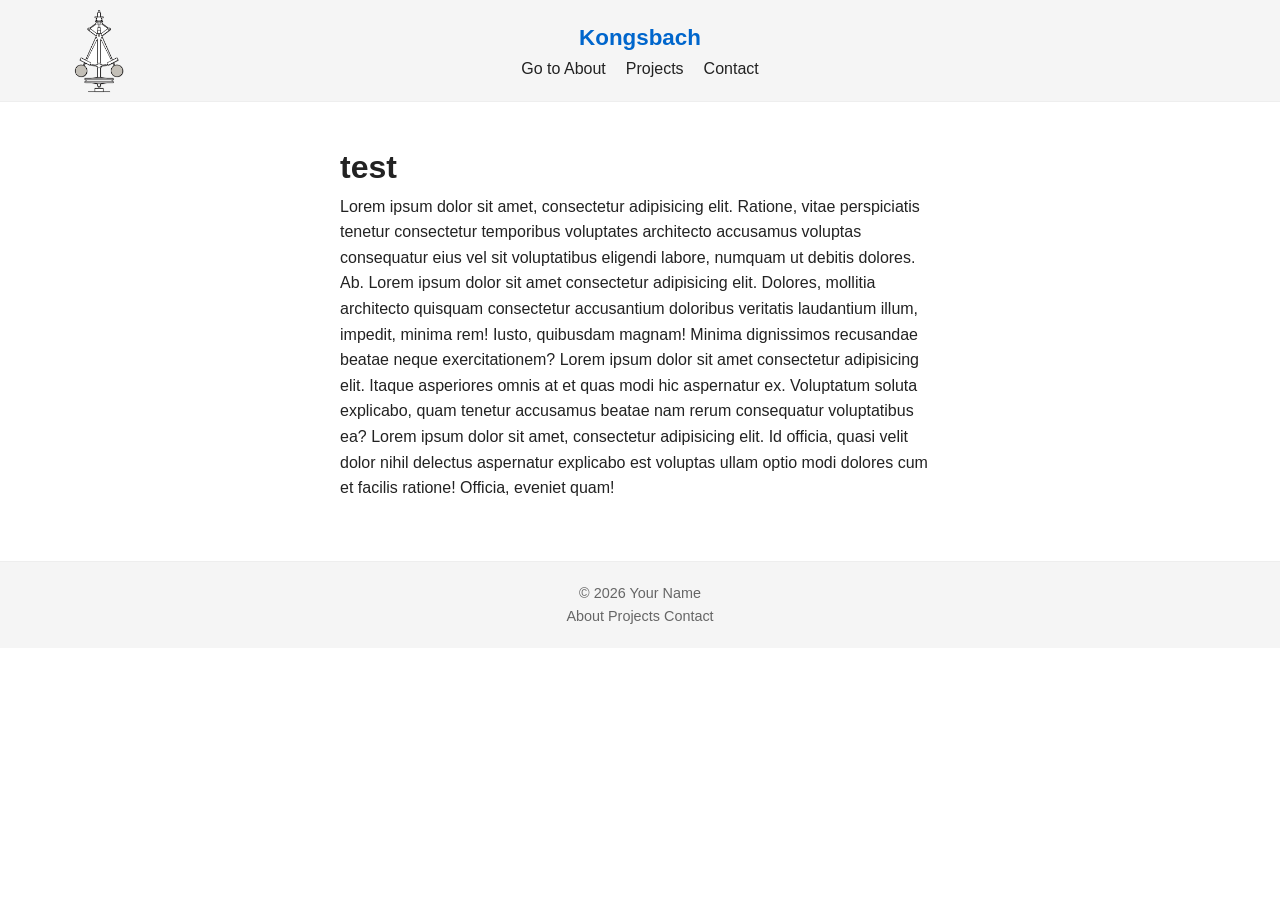
==== index.html @ 72ce3f44 "initial commit" ====
<!DOCTYPE html>
<html lang="en">
<head>
  <meta charset="UTF-8">
  <meta name="viewport" content="width=device-width, initial-scale=1.0">
  <title>Your Name</title>
  <link rel="stylesheet" href="style.css">
  <link rel="icon" type="image/png" href="favicon2.png">
</head>

<script>
  document.addEventListener("DOMContentLoaded", function() {
    renderMathInElement(document.body, {
      delimiters: [
        {left: "$$", right: "$$", display: true},
        {left: "$", right: "$", display: false}
      ]
    });
  });
</script>

<body>
    <header>
        <img src="favicon2.png" alt="Kongsbach logo" class="logo">
        <h1>
            <a href="index.html" class="btn">Kongsbach</a>
              
        </h1>
    
      <nav>
        <a href="about.html" class="btn">Go to About</a>
        <a href="#projects">Projects</a>
        <a href="#contact">Contact</a>
      </nav>
 </header>
  <h1> test
  </h1>
  <p>Lorem ipsum dolor sit amet, consectetur adipisicing elit. Ratione, vitae perspiciatis tenetur consectetur temporibus voluptates architecto accusamus voluptas consequatur eius vel sit voluptatibus eligendi labore, numquam ut debitis dolores. Ab. 
    Lorem ipsum dolor sit amet consectetur adipisicing elit. Dolores, mollitia architecto quisquam consectetur accusantium doloribus veritatis laudantium illum, impedit, minima rem! Iusto, quibusdam magnam! Minima dignissimos recusandae beatae neque exercitationem?
    Lorem ipsum dolor sit amet consectetur adipisicing elit. Itaque asperiores omnis at et quas modi hic aspernatur ex. Voluptatum soluta explicabo, quam tenetur accusamus beatae nam rerum consequatur voluptatibus ea?
    Lorem ipsum dolor sit amet, consectetur adipisicing elit. Id officia, quasi velit dolor nihil delectus aspernatur explicabo est voluptas ullam optio modi dolores cum et facilis ratione! Officia, eveniet quam!
</p>



<footer>
  <p>&copy; 2026 Your Name</p>
  <nav>
    <a href="#about">About</a>
    <a href="#projects">Projects</a>
    <a href="#contact">Contact</a>
  </nav>
</footer>

  <script src="main.js"></script>

</body>
</html>
---- style.css ----
* {
  margin: 0;
  padding: 0;
  box-sizing: border-box;
}

body {
  font-family: -apple-system, BlinkMacSystemFont, "Segoe UI", Roboto, sans-serif;
  line-height: 1.6;
  color: #222;
  max-width: 640px;
  margin: 0 auto;
  padding: 0 20px;
}

a {
  color: #0066cc;
  text-decoration: none;
}

a:hover {
  text-decoration: underline;
}

header {
    display: flex;
    flex-direction: column;
    justify-content: space-between;
    align-items: center;
    padding: 20px 0;
    border-bottom: 1px solid #eee;
    margin-bottom: 40px;
    background-color: #f5f5f5;
        /*
    make it span the whole width of the screen
    */
    width: 100vw;
    position: relative;
    left: 50%;
    right: 50%;
    margin-left: -50vw;
    margin-right: -50vw;
}

header h1 {
  font-size: 1.4em;
  margin: 0;
}

header nav {
  display: flex;
  gap: 20px;
}

header nav a {
  color: #222;
  font-weight: 500;
}

header nav a:hover {
  text-decoration: underline;
}

footer {
    margin-top: 60px;
    padding: 20px 0;
    border-top: 1px solid #eee;
    font-size: 0.9em;
    color: #666;
    text-align: center;
    background-color: #f5f5f5;
    /*
    make it span the whole width of the screen
    */
    width: 100vw;
    position: relative;
    left: 50%;
    right: 50%;
    margin-left: -50vw;
    margin-right: -50vw;
}

footer a {
  color: #666;
}

.logo {
  height: 100px;
  width: auto;
  position: absolute;
  left: 10px;
  top: 50%;
  transform: translateY(-50%);
}
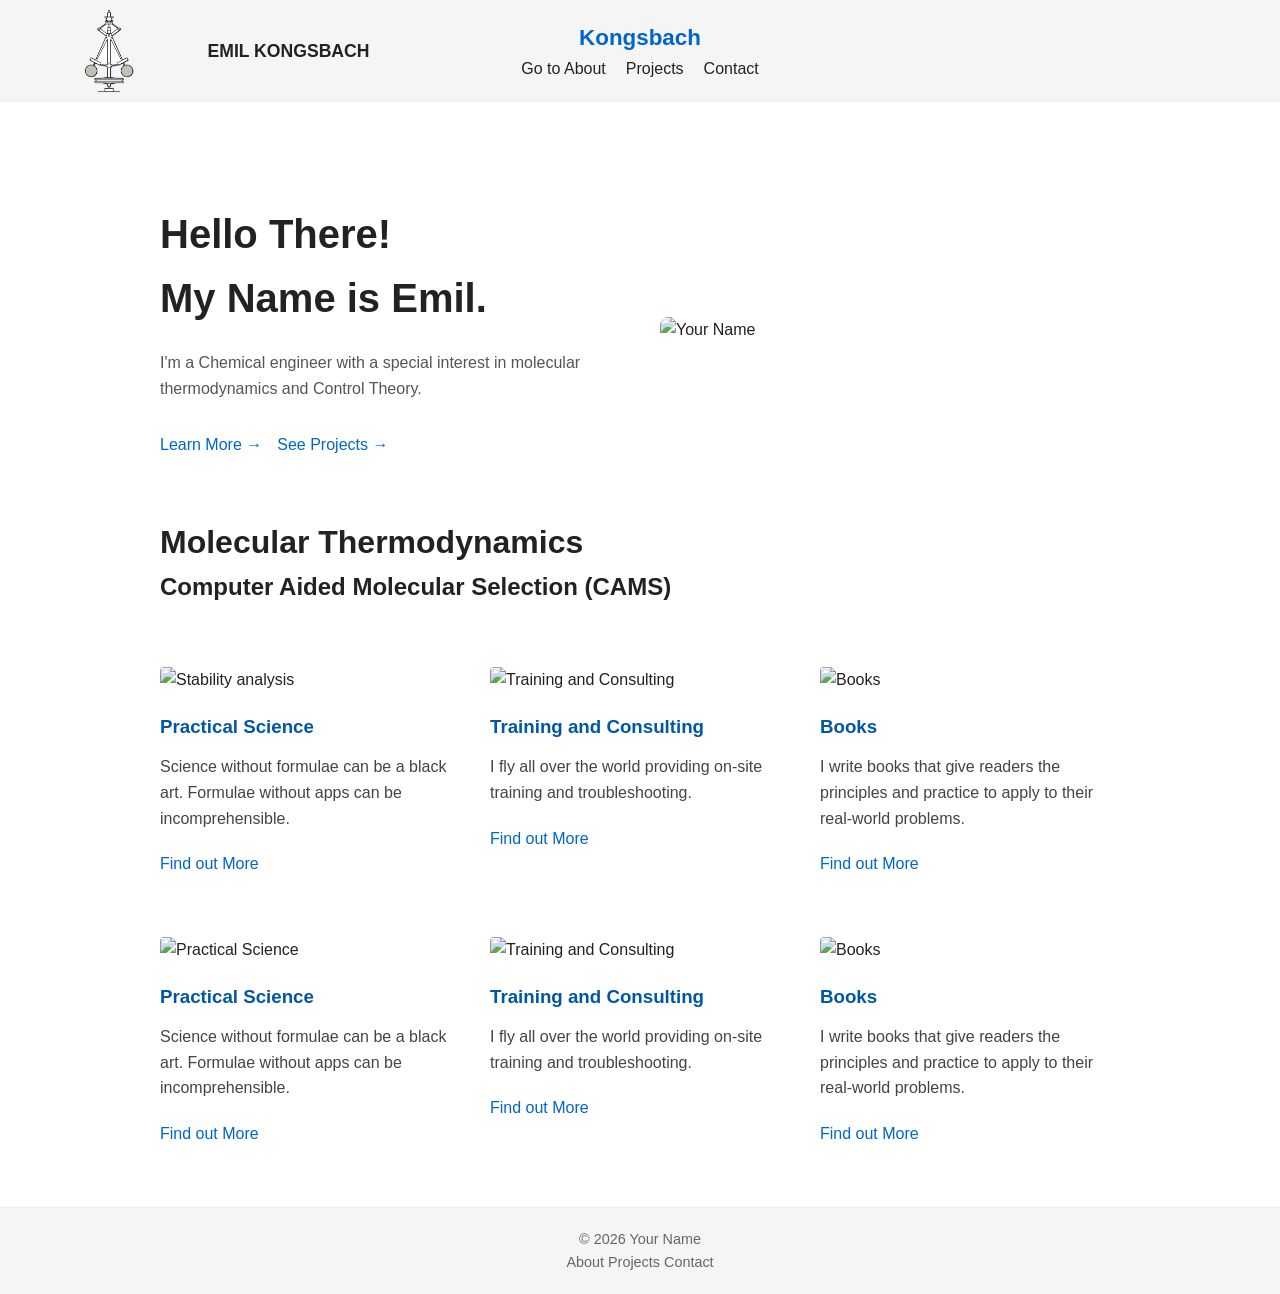
==== commit c0ebf084: "add more details" ====
--- a/index.html
+++ b/index.html
@@ -21,7 +21,10 @@
 
 <body>
     <header>
+        <div class="logo-group">
         <img src="favicon2.png" alt="Kongsbach logo" class="logo">
+        <span class="site-name">EMIL <b> KONGSBACH </b></span>
+    </div>
         <h1>
             <a href="index.html" class="btn">Kongsbach</a>
               
@@ -32,7 +35,9 @@
         <a href="#projects">Projects</a>
         <a href="#contact">Contact</a>
       </nav>
+
  </header>
+<!--
   <h1> test
   </h1>
   <p>Lorem ipsum dolor sit amet, consectetur adipisicing elit. Ratione, vitae perspiciatis tenetur consectetur temporibus voluptates architecto accusamus voluptas consequatur eius vel sit voluptatibus eligendi labore, numquam ut debitis dolores. Ab. 
@@ -40,6 +45,83 @@
     Lorem ipsum dolor sit amet consectetur adipisicing elit. Itaque asperiores omnis at et quas modi hic aspernatur ex. Voluptatum soluta explicabo, quam tenetur accusamus beatae nam rerum consequatur voluptatibus ea?
     Lorem ipsum dolor sit amet, consectetur adipisicing elit. Id officia, quasi velit dolor nihil delectus aspernatur explicabo est voluptas ullam optio modi dolores cum et facilis ratione! Officia, eveniet quam!
 </p>
+-->
+<section class="hero">
+  <div class="hero-text">
+    <h1>Hello There!<br>My Name is Emil.</h1>
+    <p>I'm a Chemical engineer with a special interest in molecular thermodynamics and Control Theory.</p>
+
+    <div class="hero-buttons">
+      <a href="#" class="btn">Learn More →</a>
+      <a href="#" class="btn btn-outline">See Projects →</a>
+    </div>
+  </div>
+
+  <div class="hero-image">
+    <img src="profile_4.png" alt="Your Name">
+  </div>
+</section>
+
+
+
+
+<h1>Molecular Thermodynamics</h1>
+<h2>Computer Aided Molecular Selection (CAMS)</h2>
+
+<!-- ==========work examples=============-->
+
+<section class="cards">
+  <div class="card">
+    <img src="chromo_col.png" alt="Stability analysis">
+    <h3>Practical Science</h3>
+    <p>Science without formulae can be a black art. Formulae without apps can be incomprehensible.</p>
+    <a href="#" class="btn">Find out More</a>
+  </div>
+
+  <div class="card">
+    <img src="chromo_col.png" alt="Training and Consulting">
+    <h3>Training and Consulting</h3>
+    <p>I fly all over the world providing on-site training and troubleshooting.</p>
+    <a href="#" class="btn">Find out More</a>
+  </div>
+
+  <div class="card">
+    <img src="chromo_col.png" alt="Books">
+    <h3>Books</h3>
+    <p>I write books that give readers the principles and practice to apply to their real-world problems.</p>
+    <a href="#" class="btn">Find out More</a>
+  </div>
+</section>
+
+<section class="cards">
+  <div class="card">
+    <img src="chromo_col.png" alt="Practical Science">
+    <h3>Practical Science</h3>
+    <p>Science without formulae can be a black art. Formulae without apps can be incomprehensible.</p>
+    <a href="#" class="btn">Find out More</a>
+  </div>
+
+  <div class="card">
+    <img src="chromo_col.png" alt="Training and Consulting">
+    <h3>Training and Consulting</h3>
+    <p>I fly all over the world providing on-site training and troubleshooting.</p>
+    <a href="#" class="btn">Find out More</a>
+  </div>
+
+  <div class="card">
+    <img src="chromo_col.png" alt="Books">
+    <h3>Books</h3>
+    <p>I write books that give readers the principles and practice to apply to their real-world problems.</p>
+    <a href="#" class="btn">Find out More</a>
+  </div>
+</section>
+
+
+
+
+
+
+
 
 
 
@@ -51,8 +133,6 @@
     <a href="#contact">Contact</a>
   </nav>
 </footer>
-
-  <script src="main.js"></script>
-
+<script src="main.js"></script>
 </body>
 </html>
--- a/style.css
+++ b/style.css
@@ -8,7 +8,8 @@
   font-family: -apple-system, BlinkMacSystemFont, "Segoe UI", Roboto, sans-serif;
   line-height: 1.6;
   color: #222;
-  max-width: 640px;
+  background-color: #ffff;
+  max-width: 1000px;
   margin: 0 auto;
   padding: 0 20px;
 }
@@ -84,11 +85,95 @@
   color: #666;
 }
 
+
+
+
+
+.cards {
+  display: flex;
+  gap: 30px;
+  margin: 60px 0;
+}
+
+.card {
+  flex: 1;
+}
+
+.card img {
+  width: 100%;
+  height: auto;
+  border-radius: 4px;
+  margin-bottom: 20px;
+}
+
+.card h3 {
+  color: #0057a3;
+  margin-bottom: 12px;
+}
+
+.card p {
+  margin-bottom: 20px;
+  color: #444;
+}
+
+
+
+.hero {
+  display: flex;
+  align-items: center;
+  gap: 40px;
+  padding: 60px 0;
+}
+
+.hero-text {
+  flex: 1;
+}
+
+.hero-text h1 {
+  font-size: 2.5em;
+  margin-bottom: 20px;
+}
+
+.hero-text p {
+  margin-bottom: 15px;
+  color: #555;
+}
+
+.hero-buttons {
+  margin-top: 30px;
+  display: flex;
+  gap: 15px;
+}
+
+.hero-image {
+  flex: 1;
+}
+
+.hero-image img {
+  width: 75%;
+  height: auto;
+  border-radius: 8px;
+  display: block;
+}
+
+
+.logo-group {
+  position: absolute;
+  left: 20px;
+  top: 50%;
+  transform: translateY(-50%);
+  display: flex;
+  align-items: center;
+  gap: 10px;
+}
+
 .logo {
   height: 100px;
   width: auto;
-  position: absolute;
-  left: 10px;
-  top: 50%;
-  transform: translateY(-50%);
+}
+
+.site-name {
+  font-weight: 600;
+  font-size: 1.1em;
+  color: #222;
 }
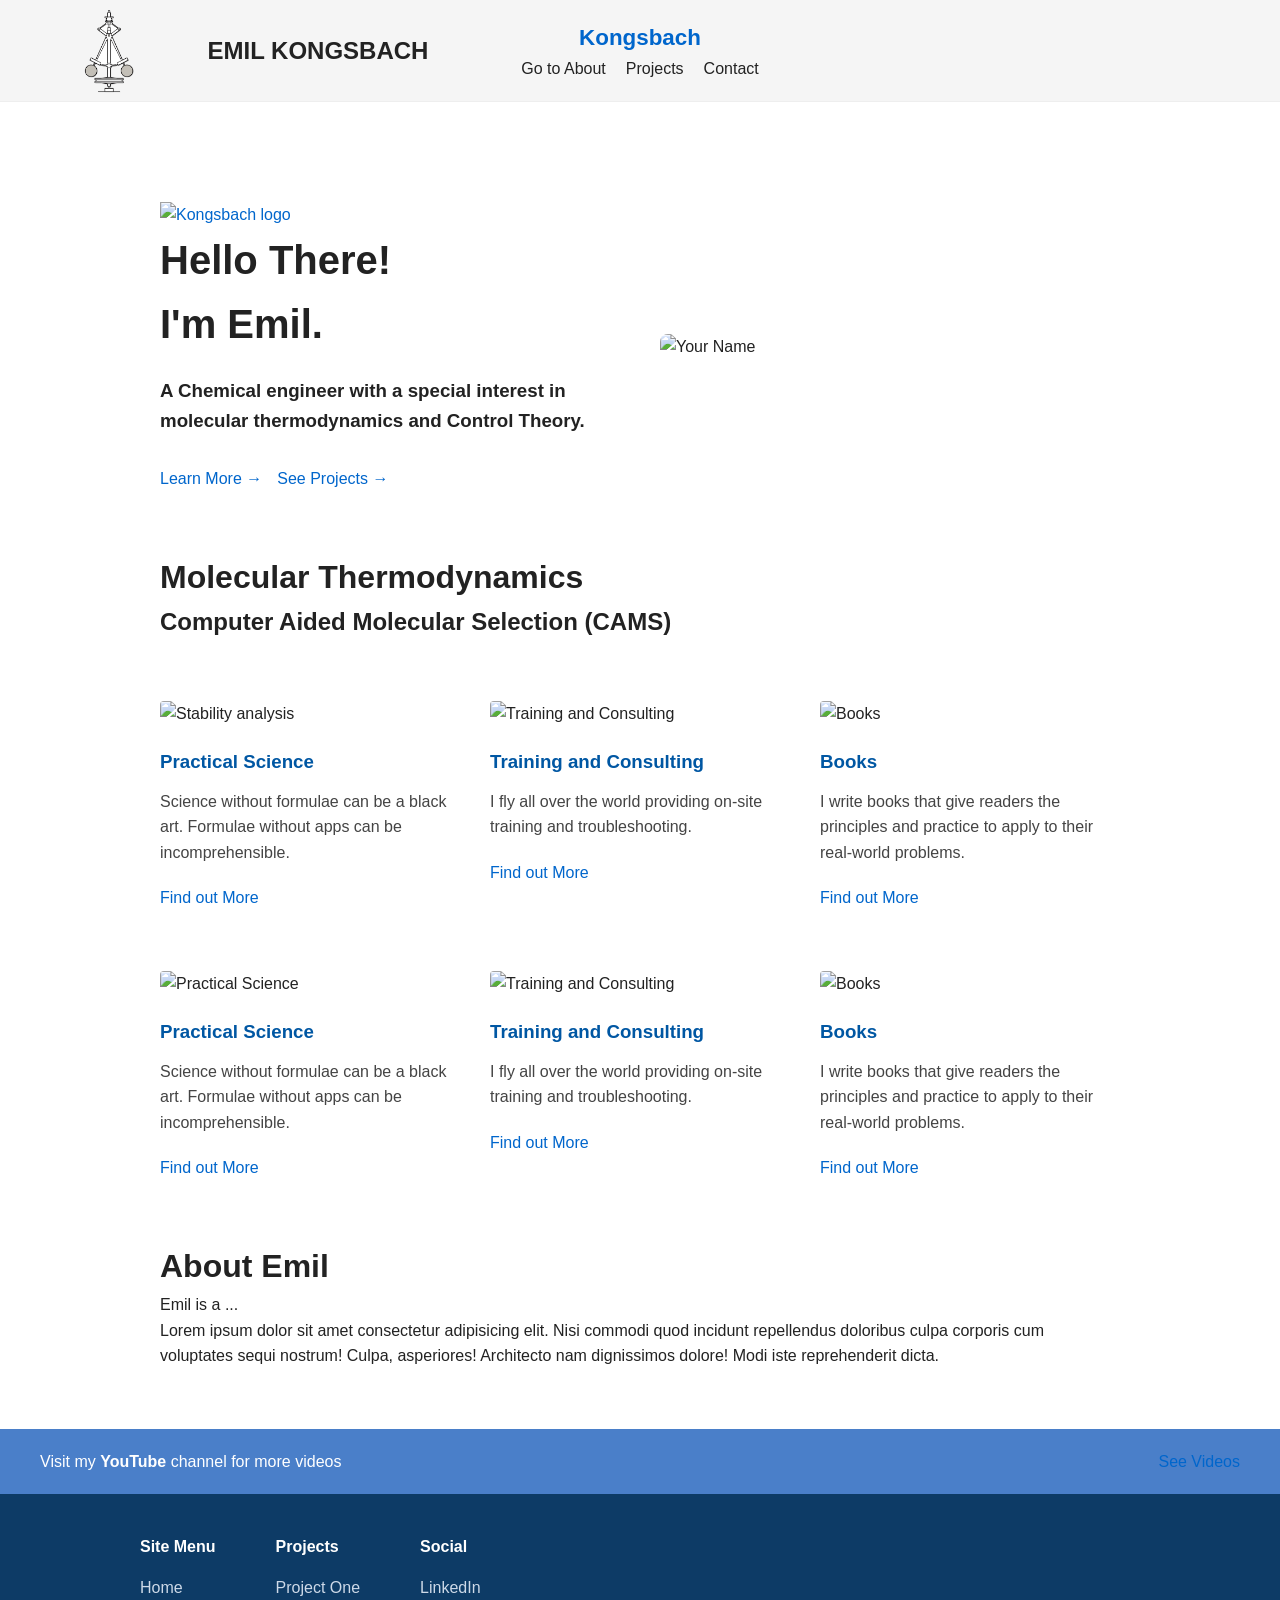
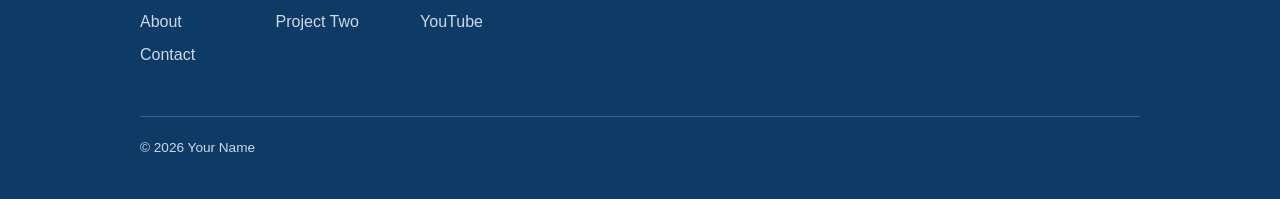
==== commit 5be5cba0: "make some more functionalities" ====
--- a/index.html
+++ b/index.html
@@ -22,9 +22,11 @@
 <body>
     <header>
         <div class="logo-group">
-        <img src="favicon2.png" alt="Kongsbach logo" class="logo">
-        <span class="site-name">EMIL <b> KONGSBACH </b></span>
-    </div>
+            <a href="index.html" class="logo-link">
+                <img src="favicon2.png" alt="Kongsbach logo" class="logo">
+                <span class="site-name">EMIL <b>KONGSBACH</b></span>
+            </a>
+        </div>
         <h1>
             <a href="index.html" class="btn">Kongsbach</a>
               
@@ -48,8 +50,12 @@
 -->
 <section class="hero">
   <div class="hero-text">
-    <h1>Hello There!<br>My Name is Emil.</h1>
-    <p>I'm a Chemical engineer with a special interest in molecular thermodynamics and Control Theory.</p>
+        <a href="governor.html">
+        <img src="favicon3.png" alt="Kongsbach logo" class="logo2">
+        </a>
+    
+    <h1>Hello There!<br>I'm Emil.</h1>
+    <h3>A Chemical engineer with a special interest in molecular thermodynamics and Control Theory.</h3>
 
     <div class="hero-buttons">
       <a href="#" class="btn">Learn More →</a>
@@ -58,7 +64,7 @@
   </div>
 
   <div class="hero-image">
-    <img src="profile_4.png" alt="Your Name">
+    <img src="profile.jpg" alt="Your Name">
   </div>
 </section>
 
@@ -118,21 +124,42 @@
 
 
 
+<h1>About Emil</h1>
+<p>Emil is a ...</p>
+<p>Lorem ipsum dolor sit amet consectetur adipisicing elit. Nisi commodi quod incidunt repellendus doloribus culpa corporis cum voluptates sequi nostrum! Culpa, asperiores! Architecto nam dignissimos dolore! Modi iste reprehenderit dicta.</p>
+
+
+<div class="spacer"></div>
 
 
 
-
-
-
+<div class="cta-bar">
+  <p>Visit my <strong>YouTube</strong> channel for more videos</p>
+  <a href="#" class="btn">See Videos</a>
+</div>
 
 <footer>
-  <p>&copy; 2026 Your Name</p>
-  <nav>
-    <a href="#about">About</a>
-    <a href="#projects">Projects</a>
-    <a href="#contact">Contact</a>
-  </nav>
+  <div class="footer-columns">
+    <div class="footer-col">
+      <h4>Site Menu</h4>
+      <a href="#">Home</a>
+      <a href="#">About</a>
+      <a href="#">Contact</a>
+    </div>
+
+    <div class="footer-col">
+      <h4>Projects</h4>
+      <a href="#">Project One</a>
+      <a href="#">Project Two</a>
+    </div>
+
+    <div class="footer-col">
+      <h4>Social</h4>
+      <a href="#">LinkedIn</a>
+      <a href="#">YouTube</a>
+    </div>
+  </div>
+
+  <p class="footer-bottom">&copy; 2026 Your Name</p>
 </footer>
-<script src="main.js"></script>
-</body>
-</html>+
--- a/style.css
+++ b/style.css
@@ -3,6 +3,7 @@
   padding: 0;
   box-sizing: border-box;
 }
+
 
 body {
   font-family: -apple-system, BlinkMacSystemFont, "Segoe UI", Roboto, sans-serif;
@@ -62,27 +63,57 @@
   text-decoration: underline;
 }
 
+.cta-bar {
+  display: flex;
+  justify-content: space-between;
+  align-items: center;
+  background-color: #4a7fc9;
+  color: white;
+  padding: 20px 40px;
+  width: 100vw;
+  position: relative;
+  left: 50%;
+  margin-left: -50vw;
+}
+
 footer {
-    margin-top: 60px;
-    padding: 20px 0;
-    border-top: 1px solid #eee;
-    font-size: 0.9em;
-    color: #666;
-    text-align: center;
-    background-color: #f5f5f5;
-    /*
-    make it span the whole width of the screen
-    */
-    width: 100vw;
-    position: relative;
-    left: 50%;
-    right: 50%;
-    margin-left: -50vw;
-    margin-right: -50vw;
-}
-
-footer a {
-  color: #666;
+  background-color: #0d3b66;
+  color: white;
+  padding: 40px;
+  width: 100vw;
+  position: relative;
+  left: 50%;
+  margin-left: -50vw;
+}
+
+.footer-columns {
+  display: flex;
+  gap: 60px;
+  max-width: 1000px;
+  margin: 0 auto;
+}
+
+.footer-col h4 {
+  margin-bottom: 15px;
+}
+
+.footer-col a {
+  display: block;
+  color: #cdd9e8;
+  margin-bottom: 8px;
+}
+
+.footer-col a:hover {
+  color: white;
+}
+
+.footer-bottom {
+  max-width: 1000px;
+  margin: 40px auto 0;
+  padding-top: 20px;
+  border-top: 1px solid rgba(255,255,255,0.2);
+  font-size: 0.85em;
+  color: #cdd9e8;
 }
 
 
@@ -164,7 +195,7 @@
   transform: translateY(-50%);
   display: flex;
   align-items: center;
-  gap: 10px;
+  gap: 1px;
 }
 
 .logo {
@@ -172,8 +203,26 @@
   width: auto;
 }
 
+
+.logo2 {
+  height: 250px;
+  width: auto;
+}
+.logo-link {
+  display: flex;
+  align-items: center;
+  gap: 10px;
+  color: inherit;
+  text-decoration: none;
+}
+
 .site-name {
   font-weight: 600;
-  font-size: 1.1em;
+  font-size: 1.5em;
   color: #222;
-}+}
+
+.spacer {
+  height: 60px;
+}
+
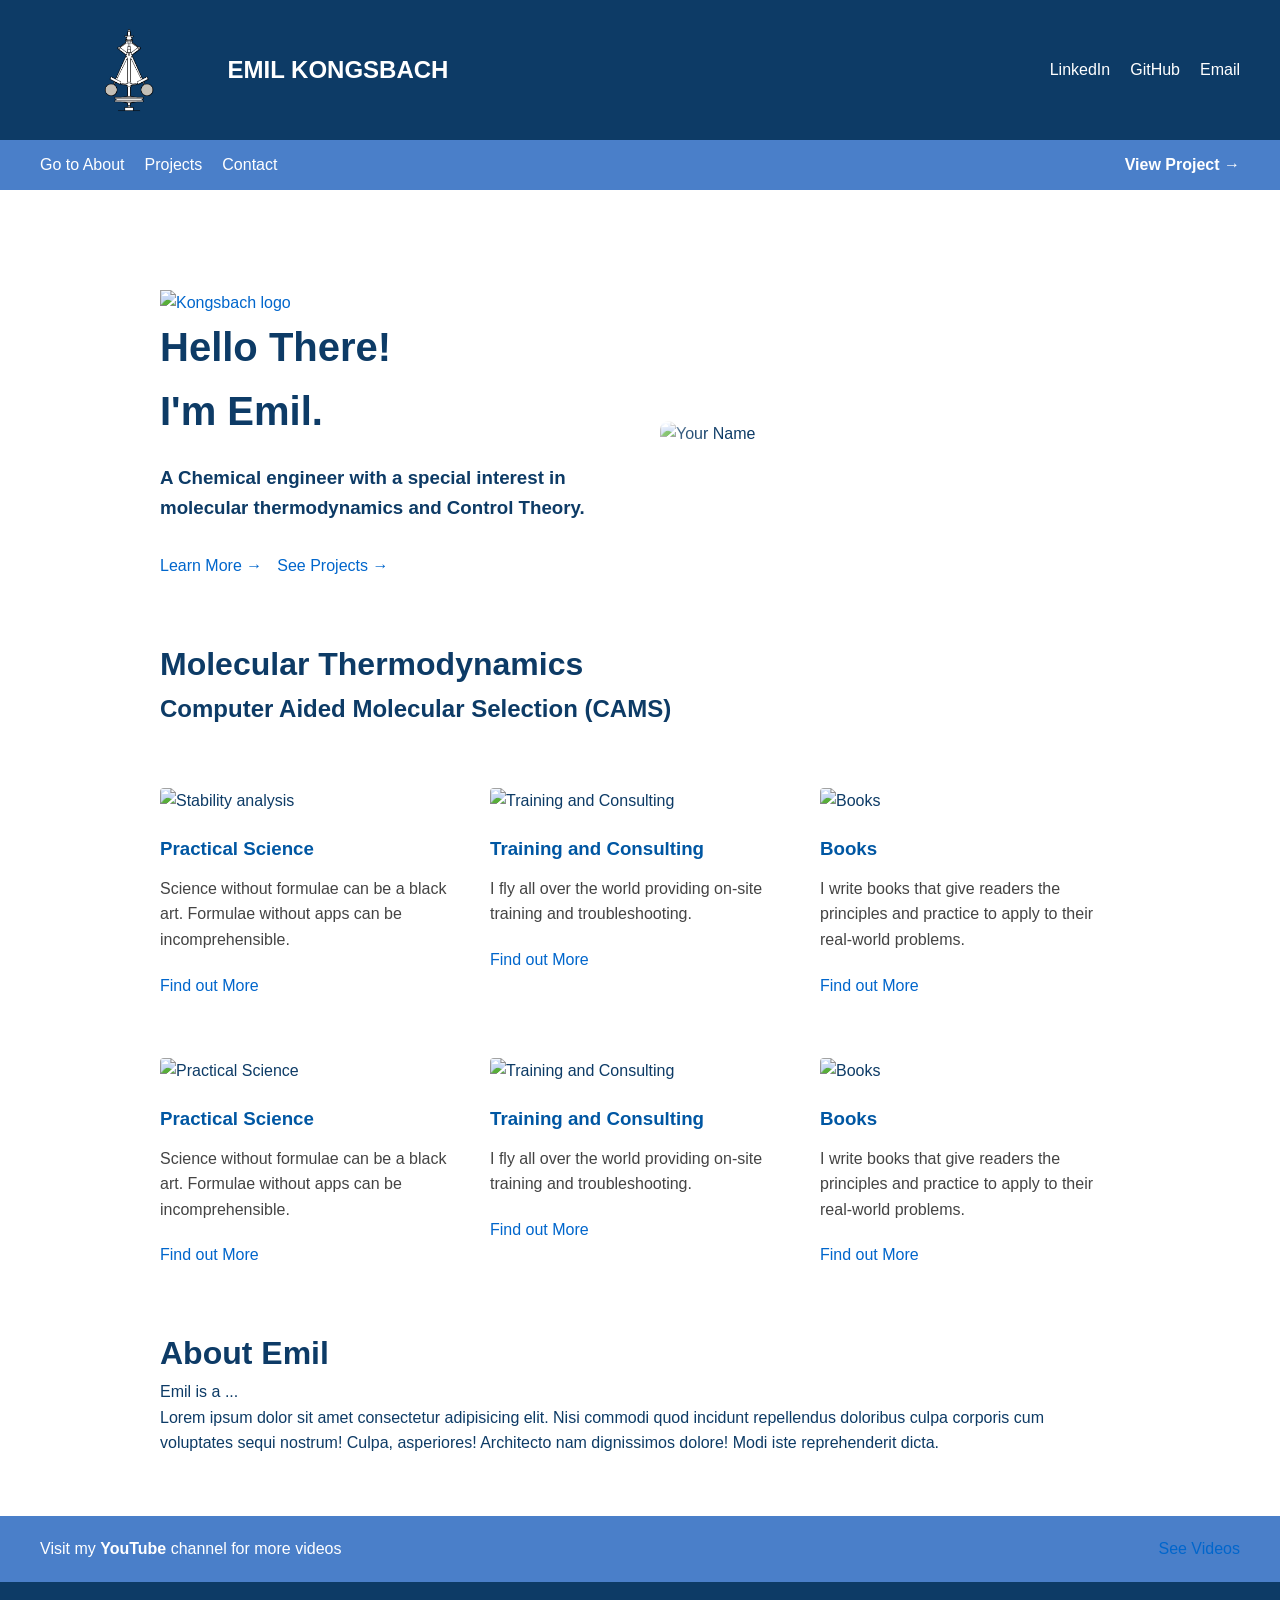
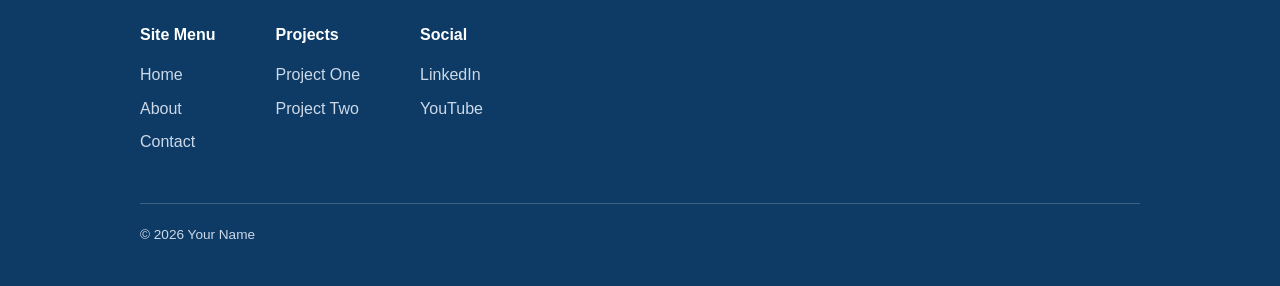
==== commit a2542378: "add teo bars to header and foother" ====
--- a/index.html
+++ b/index.html
@@ -20,25 +20,33 @@
 </script>
 
 <body>
-    <header>
-        <div class="logo-group">
-            <a href="index.html" class="logo-link">
-                <img src="favicon2.png" alt="Kongsbach logo" class="logo">
-                <span class="site-name">EMIL <b>KONGSBACH</b></span>
-            </a>
-        </div>
-        <h1>
-            <a href="index.html" class="btn">Kongsbach</a>
-              
-        </h1>
-    
-      <nav>
-        <a href="about.html" class="btn">Go to About</a>
+
+
+
+<header>
+    <div class="logo-group">
+        <a href="index.html" class="logo-link">
+            <img src="favicon2.png" alt="Kongsbach logo" class="logo">
+            <span class="site-name">EMIL <b>KONGSBACH</b></span>
+        </a>
+    </div>
+    <div class="social-links">
+        <a href="#">LinkedIn</a>
+        <a href="#">GitHub</a>
+        <a href="#">Email</a>
+    </div>
+</header>
+
+<div class="header-subbar">
+    <nav>
+        <a href="about.html">Go to About</a>
         <a href="#projects">Projects</a>
         <a href="#contact">Contact</a>
-      </nav>
+    </nav>
+    <a href="#" class="link">View Project →</a>
+</div>
 
- </header>
+
 <!--
   <h1> test
   </h1>
@@ -64,7 +72,7 @@
   </div>
 
   <div class="hero-image">
-    <img src="profile.jpg" alt="Your Name">
+    <img src="clean_profile.jpg" alt="Your Name">
   </div>
 </section>
 
--- a/style.css
+++ b/style.css
@@ -4,12 +4,10 @@
   box-sizing: border-box;
 }
 
-
 body {
   font-family: -apple-system, BlinkMacSystemFont, "Segoe UI", Roboto, sans-serif;
   line-height: 1.6;
-  color: #222;
-  background-color: #ffff;
+  color: #0d3b66;
   max-width: 1000px;
   margin: 0 auto;
   padding: 0 20px;
@@ -24,44 +22,111 @@
   text-decoration: underline;
 }
 
+/* ===== Header (top dark bar: logo + social links) ===== */
+
 header {
-    display: flex;
-    flex-direction: column;
-    justify-content: space-between;
-    align-items: center;
-    padding: 20px 0;
-    border-bottom: 1px solid #eee;
-    margin-bottom: 40px;
-    background-color: #f5f5f5;
-        /*
-    make it span the whole width of the screen
-    */
-    width: 100vw;
-    position: relative;
-    left: 50%;
-    right: 50%;
-    margin-left: -50vw;
-    margin-right: -50vw;
-}
-
-header h1 {
-  font-size: 1.4em;
-  margin: 0;
-}
-
-header nav {
+  display: flex;
+  flex-direction: row;
+  justify-content: space-between;
+  align-items: center;
+  padding: 20px 40px;
+  background-color: #0d3b66;
+  width: 100vw;
+  position: relative;
+  left: 50%;
+  right: 50%;
+  margin-left: -50vw;
+  margin-right: -50vw;
+  min-height: 120px;
+}
+
+.logo-group {
+  display: flex;
+  align-items: center;
+  gap: 10px;
+}
+
+.logo-link {
+  display: flex;
+  align-items: center;
+  gap: 10px;
+  color: inherit;
+  text-decoration: none;
+}
+
+.logo {
+  height: 100px;
+  width: auto;
+}
+
+.logo2 {
+  height: 250px;
+  width: auto;
+}
+
+.site-name {
+  font-weight: 600;
+  font-size: 1.5em;
+  color: white;
+}
+
+.social-links {
   display: flex;
   gap: 20px;
 }
 
-header nav a {
-  color: #222;
+.social-links a {
+  color: white;
   font-weight: 500;
-}
-
-header nav a:hover {
-  text-decoration: underline;
-}
+  text-decoration: none;
+}
+
+.social-links a:hover {
+  text-decoration: underline;
+}
+
+/* ===== Header subbar (lighter blue bar: nav + link) ===== */
+
+.header-subbar {
+  display: flex;
+  justify-content: space-between;
+  align-items: center;
+  background-color: #4a7fc9;
+  color: white;
+  padding: 12px 40px;
+  width: 100vw;
+  position: relative;
+  left: 50%;
+  margin-left: -50vw;
+  margin-bottom: 40px;
+}
+
+.header-subbar nav {
+  display: flex;
+  gap: 20px;
+}
+
+.header-subbar nav a {
+  color: white;
+  font-weight: 500;
+  text-decoration: none;
+}
+
+.header-subbar nav a:hover {
+  text-decoration: underline;
+}
+
+.header-subbar .link {
+  color: white;
+  font-weight: 600;
+  text-decoration: none;
+}
+
+.header-subbar .link:hover {
+  text-decoration: underline;
+}
+
+/* ===== CTA bar (above footer) ===== */
 
 .cta-bar {
   display: flex;
@@ -75,6 +140,8 @@
   left: 50%;
   margin-left: -50vw;
 }
+
+/* ===== Footer ===== */
 
 footer {
   background-color: #0d3b66;
@@ -116,9 +183,7 @@
   color: #cdd9e8;
 }
 
-
-
-
+/* ===== Cards ===== */
 
 .cards {
   display: flex;
@@ -147,7 +212,7 @@
   color: #444;
 }
 
-
+/* ===== Hero ===== */
 
 .hero {
   display: flex;
@@ -185,44 +250,24 @@
   height: auto;
   border-radius: 8px;
   display: block;
-}
-
-
-.logo-group {
-  position: absolute;
-  left: 20px;
-  top: 50%;
-  transform: translateY(-50%);
-  display: flex;
-  align-items: center;
-  gap: 1px;
-}
-
-.logo {
-  height: 100px;
-  width: auto;
-}
-
-
-.logo2 {
-  height: 250px;
-  width: auto;
-}
-.logo-link {
-  display: flex;
-  align-items: center;
-  gap: 10px;
-  color: inherit;
-  text-decoration: none;
-}
-
-.site-name {
-  font-weight: 600;
-  font-size: 1.5em;
-  color: #222;
-}
+  -webkit-mask-image: radial-gradient(
+    ellipse at center,
+    black 50%,
+    rgba(0,0,0,0.8) 65%,
+    rgba(0,0,0,0.4) 80%,
+    transparent 100%
+  );
+  mask-image: radial-gradient(
+    ellipse at center,
+    black 50%,
+    rgba(0,0,0,0.8) 65%,
+    rgba(0,0,0,0.4) 80%,
+    transparent 100%
+  );
+}
+
+/* ===== Misc ===== */
 
 .spacer {
   height: 60px;
-}
-
+}
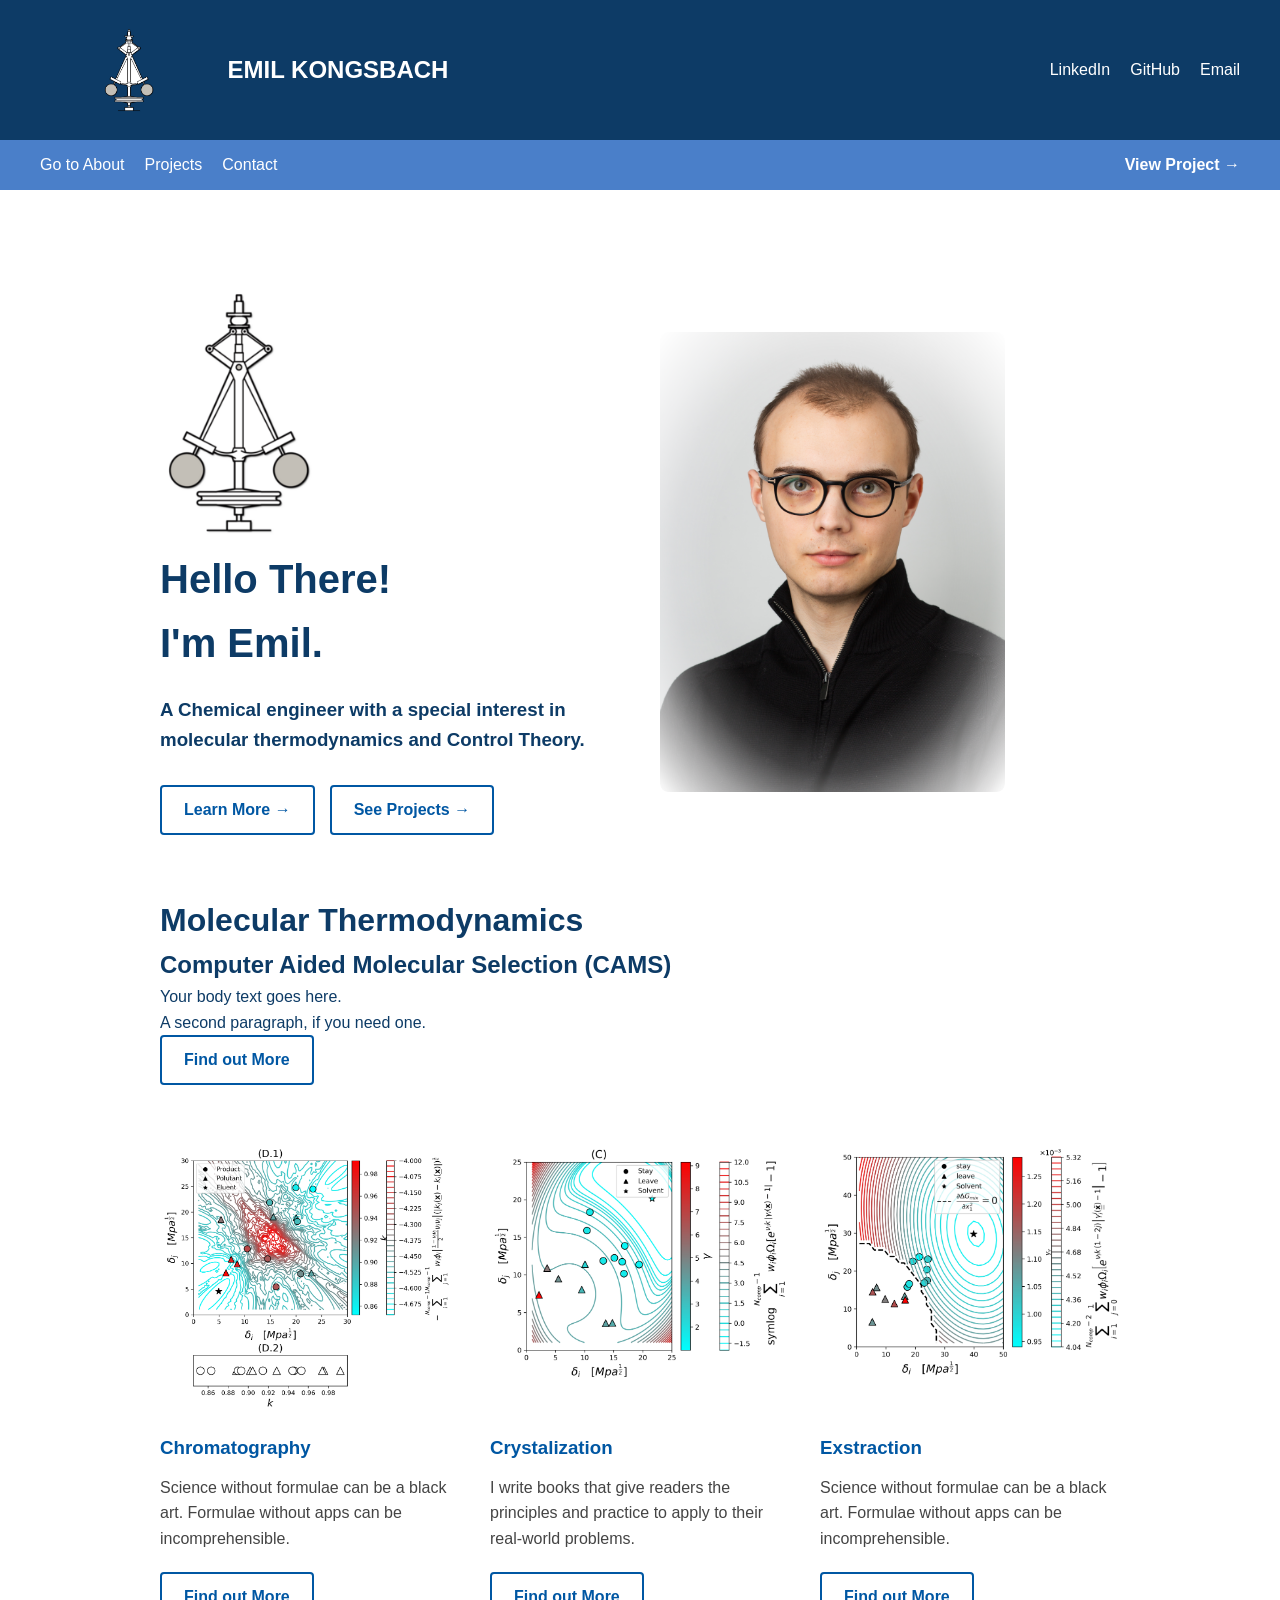
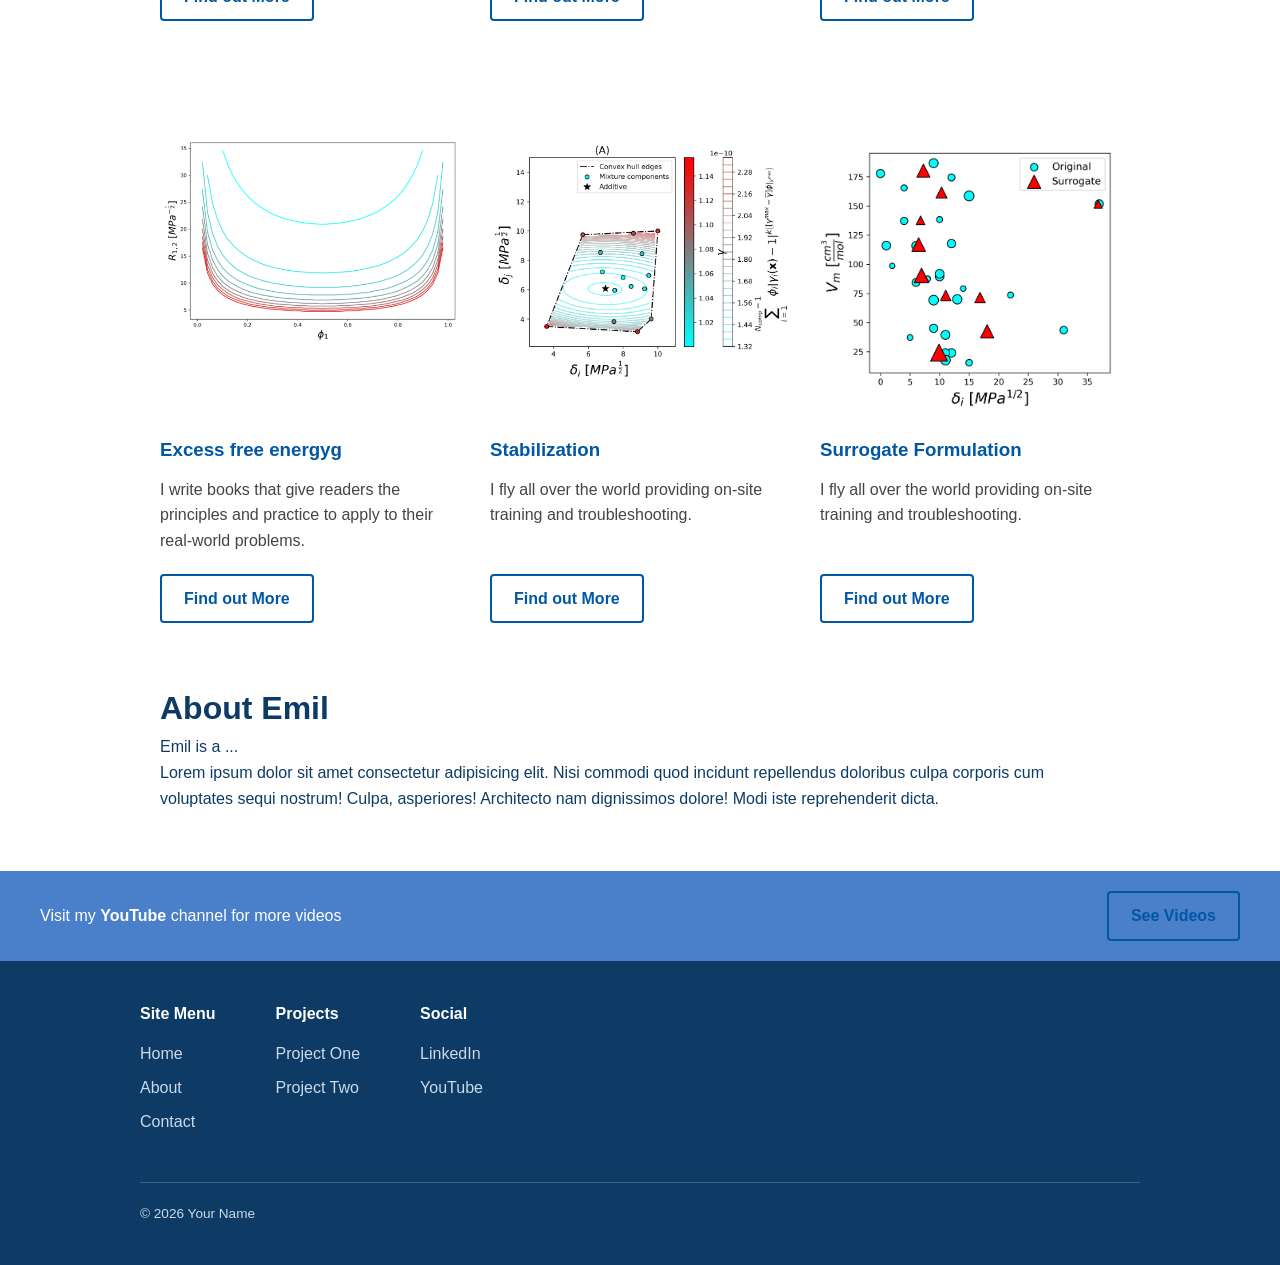
==== commit a09cdf7c: "make functioning buttons and make them lead to project pages" ====
--- a/index.html
+++ b/index.html
@@ -72,7 +72,7 @@
   </div>
 
   <div class="hero-image">
-    <img src="clean_profile.jpg" alt="Your Name">
+    <img src="profile.jpg" alt="Your Name">
   </div>
 </section>
 
@@ -82,50 +82,64 @@
 <h1>Molecular Thermodynamics</h1>
 <h2>Computer Aided Molecular Selection (CAMS)</h2>
 
+<p>Your body text goes here.</p>
+<p>A second paragraph, if you need one.</p>
+<a href="#" class="btn">Find out More</a>
+
 <!-- ==========work examples=============-->
 
 <section class="cards">
   <div class="card">
-    <img src="chromo_col.png" alt="Stability analysis">
-    <h3>Practical Science</h3>
+    <img src="images/chromo_combined_d.png" alt="Stability analysis">
+    <h3>Chromatography</h3>
+    <p>Science without formulae can be a black art. Formulae without apps can be incomprehensible.</p>
+    <a href="chromo.html" class="btn">Find out More</a>
+  </div>
+
+
+  
+
+  <div class="card">
+    <img src="images/kryst_c.png" alt="Books">
+    <h3>Crystalization</h3>
+    <p>I write books that give readers the principles and practice to apply to their real-world problems.</p>
+    <a href="cryzt.html" class="btn">Find out More</a>
+  </div>
+
+    <div class="card">
+    <img src="images/ll2_1a.png" alt="Practical Science">
+    <h3>Exstraction</h3>
     <p>Science without formulae can be a black art. Formulae without apps can be incomprehensible.</p>
     <a href="#" class="btn">Find out More</a>
   </div>
 
+
+</section>
+
+
+
+<section class="cards">
+
+      <div class="card">
+    <img src="images/stable.png" alt="Books">
+    <h3>Excess free energyg</h3>
+    <p>I write books that give readers the principles and practice to apply to their real-world problems.</p>
+    <a href="about.html" class="btn">Find out More</a>
+  </div>
+
   <div class="card">
-    <img src="chromo_col.png" alt="Training and Consulting">
-    <h3>Training and Consulting</h3>
+    <img src="images/stable_a.png" alt="Training and Consulting">
+    <h3>Stabilization</h3>
     <p>I fly all over the world providing on-site training and troubleshooting.</p>
     <a href="#" class="btn">Find out More</a>
   </div>
 
-  <div class="card">
-    <img src="chromo_col.png" alt="Books">
-    <h3>Books</h3>
-    <p>I write books that give readers the principles and practice to apply to their real-world problems.</p>
-    <a href="#" class="btn">Find out More</a>
-  </div>
-</section>
 
-<section class="cards">
-  <div class="card">
-    <img src="chromo_col.png" alt="Practical Science">
-    <h3>Practical Science</h3>
-    <p>Science without formulae can be a black art. Formulae without apps can be incomprehensible.</p>
-    <a href="#" class="btn">Find out More</a>
-  </div>
 
-  <div class="card">
-    <img src="chromo_col.png" alt="Training and Consulting">
-    <h3>Training and Consulting</h3>
+    <div class="card">
+    <img src="images/surr.png" alt="Training and Consulting">
+    <h3>Surrogate Formulation</h3>
     <p>I fly all over the world providing on-site training and troubleshooting.</p>
-    <a href="#" class="btn">Find out More</a>
-  </div>
-
-  <div class="card">
-    <img src="chromo_col.png" alt="Books">
-    <h3>Books</h3>
-    <p>I write books that give readers the principles and practice to apply to their real-world problems.</p>
     <a href="#" class="btn">Find out More</a>
   </div>
 </section>
--- a/style.css
+++ b/style.css
@@ -11,6 +11,10 @@
   max-width: 1000px;
   margin: 0 auto;
   padding: 0 20px;
+  /* Sticky footer: page is at least screen height, footer pushed to bottom */
+  min-height: 100vh;
+  display: flex;
+  flex-direction: column;
 }
 
 a {
@@ -143,6 +147,12 @@
 
 /* ===== Footer ===== */
 
+/* Takes up the leftover space above the footer on short pages */
+footer,
+#site-footer {
+  margin-top: auto;
+}
+
 footer {
   background-color: #0d3b66;
   color: white;
@@ -185,17 +195,24 @@
 
 /* ===== Cards ===== */
 
+/* Grid + subgrid: every card's image, title, text and button share rows,
+   so titles line up even when some images are shorter than others */
 .cards {
-  display: flex;
-  gap: 30px;
+  display: grid;
+  grid-template-columns: repeat(3, 1fr);
+  column-gap: 30px;
   margin: 60px 0;
 }
 
 .card {
-  flex: 1;
+  display: grid;
+  grid-row: span 4; /* img, h3, p, a */
+  grid-template-rows: subgrid;
+  row-gap: 0;
 }
 
 .card img {
+  align-self: start; /* keep image at top of its row, empty space below */
   width: 100%;
   height: auto;
   border-radius: 4px;
@@ -210,6 +227,27 @@
 .card p {
   margin-bottom: 20px;
   color: #444;
+}
+
+/* ===== Buttons (outlined) ===== */
+
+.btn {
+  display: inline-block;
+  align-self: flex-start; /* don't stretch when placed directly in body */
+  justify-self: start;    /* don't stretch when placed in a grid (cards) */
+  padding: 10px 22px;
+  border: 2px solid #0057a3;
+  border-radius: 4px;
+  background-color: transparent;
+  color: #0057a3;
+  font-weight: 600;
+  text-decoration: none;
+  transition: background-color 0.2s, color 0.2s;
+}
+
+.btn:hover {
+  background-color: #0057a3;
+  color: white;
 }
 
 /* ===== Hero ===== */
@@ -266,6 +304,73 @@
   );
 }
 
+/* ===== Sub-page layout: sidebar + content ===== */
+
+.page-layout {
+  display: grid;
+  grid-template-columns: 200px 1fr;
+  gap: 40px;
+  margin: 40px 0;
+}
+
+#page-nav {
+  position: sticky; /* stays visible while scrolling long pages */
+  top: 20px;
+  align-self: start;
+  border-right: 1px solid #dde5ef;
+  padding-right: 20px;
+}
+
+#page-nav h4 {
+  margin-bottom: 10px;
+}
+
+#page-nav ul {
+  list-style: none;
+}
+
+#page-nav li {
+  margin-bottom: 6px;
+}
+
+#page-nav a.current {
+  font-weight: 700;
+  color: #0d3b66;
+}
+
+#page-nav .coming-soon {
+  color: #a0aec0;
+}
+
+.page-layout main {
+  min-width: 0; /* let the content column shrink instead of pushing the page wider */
+}
+
+/* Wide equations scroll inside their own box instead of widening the page */
+.latex-example {
+  overflow-x: auto;
+  margin: 20px 0;
+}
+
+#prev-next {
+  display: flex;
+  justify-content: space-between;
+  margin-top: 60px;
+}
+
+/* Phones: sidebar goes above the content */
+@media (max-width: 700px) {
+  .page-layout {
+    grid-template-columns: 1fr;
+  }
+
+  #page-nav {
+    position: static;
+    border-right: none;
+    padding-right: 0;
+  }
+}
+
 /* ===== Misc ===== */
 
 .spacer {
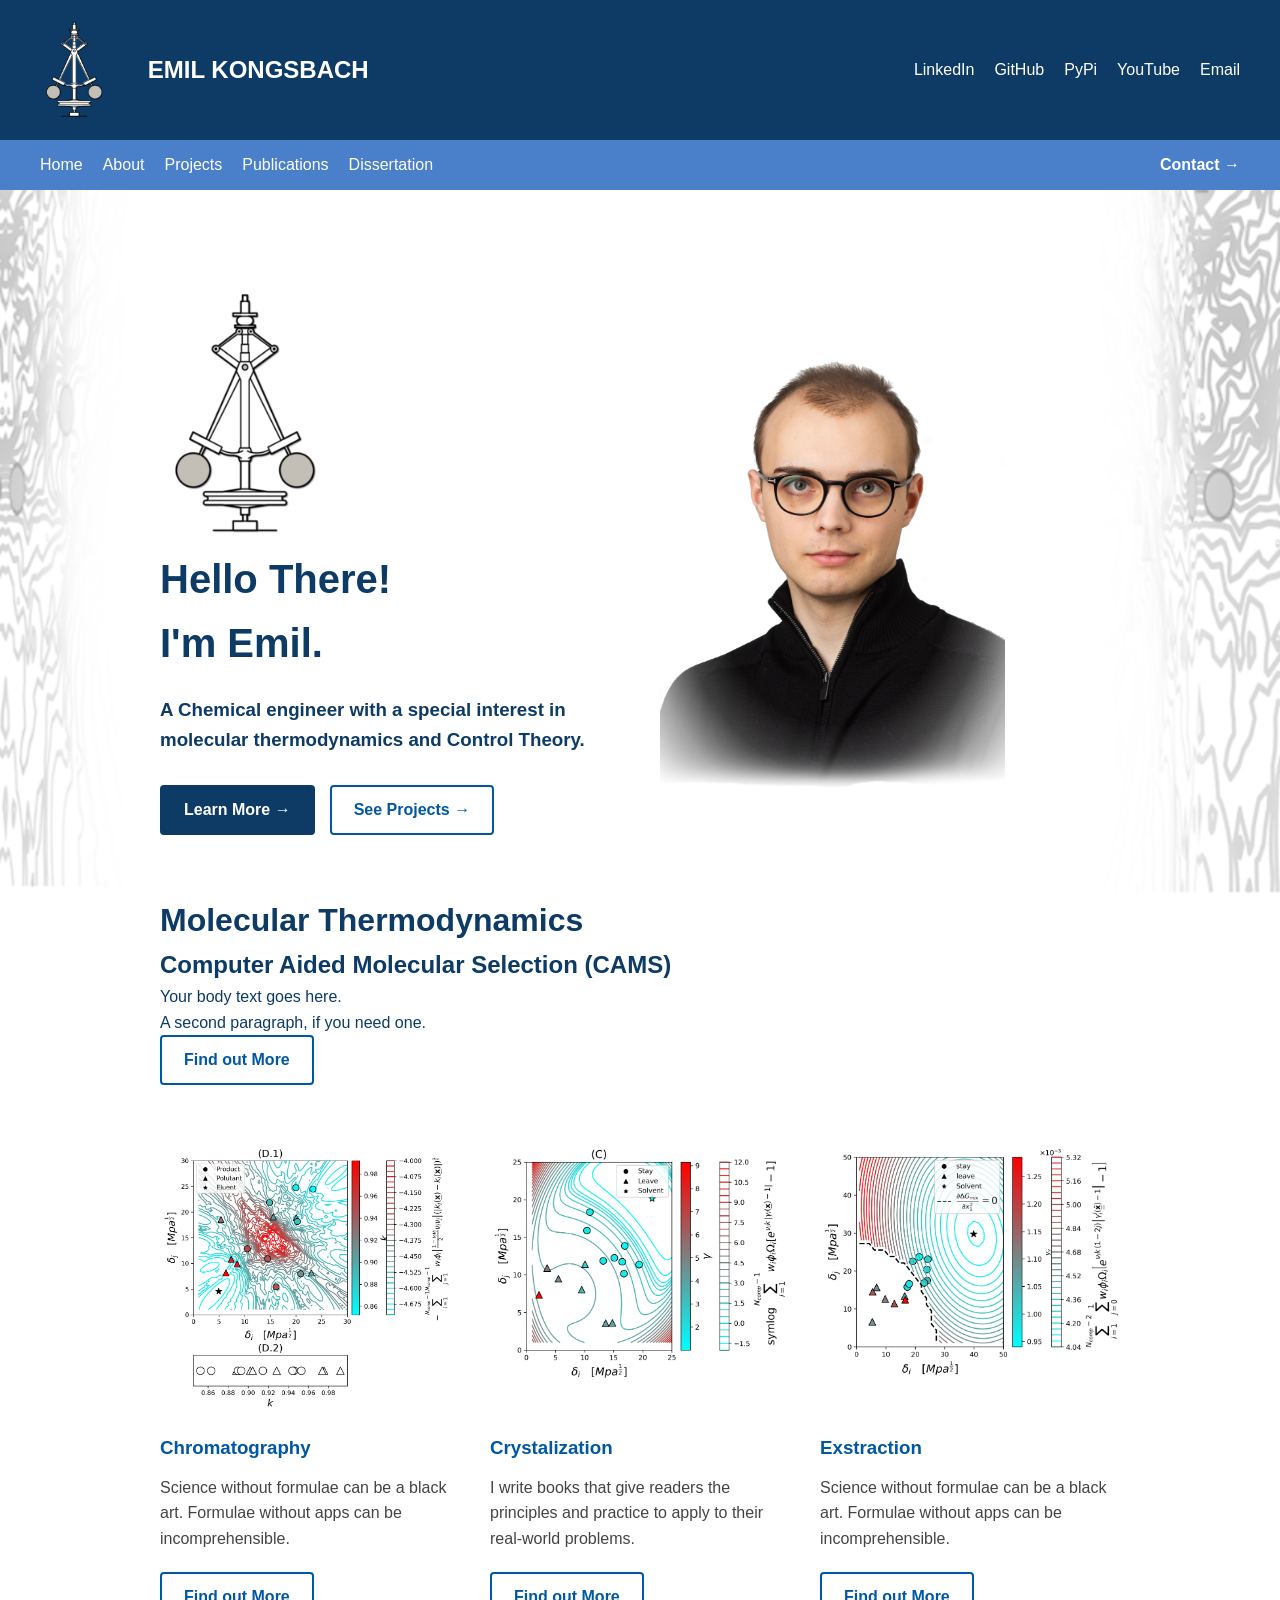
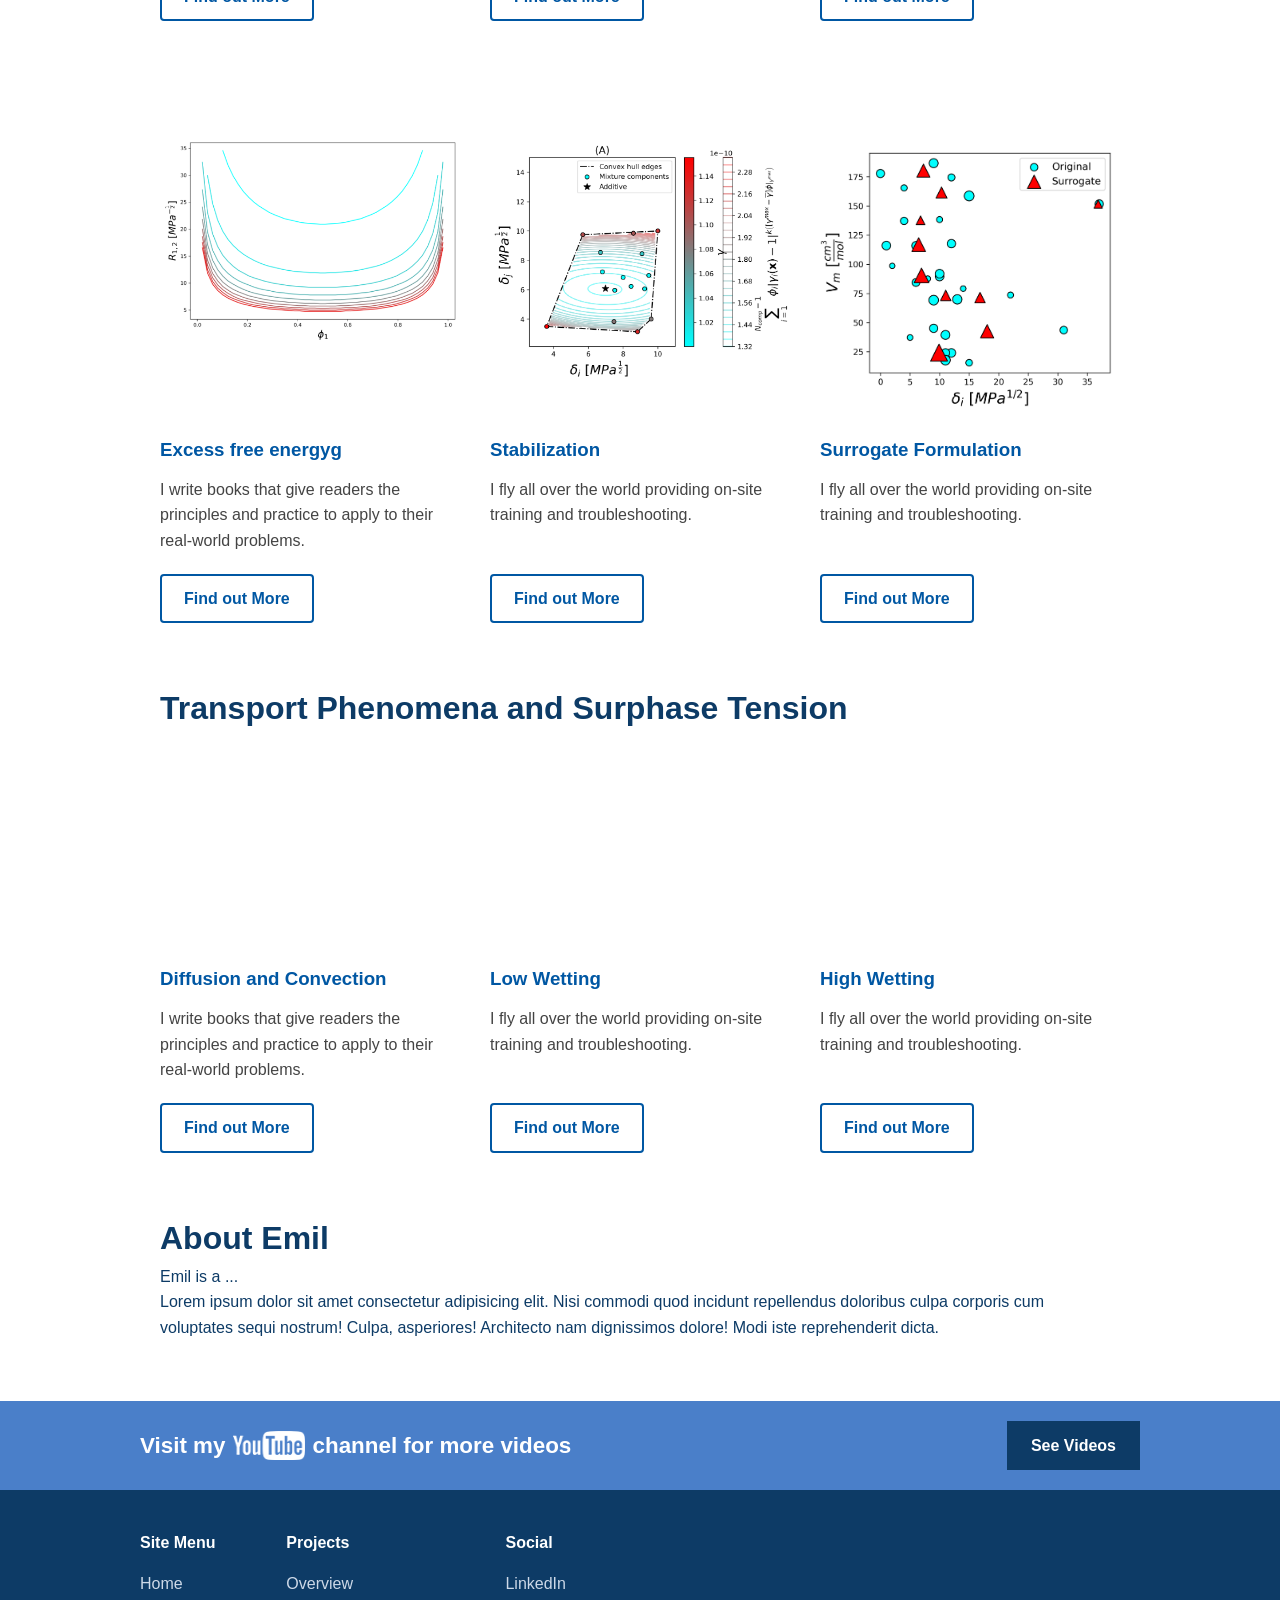
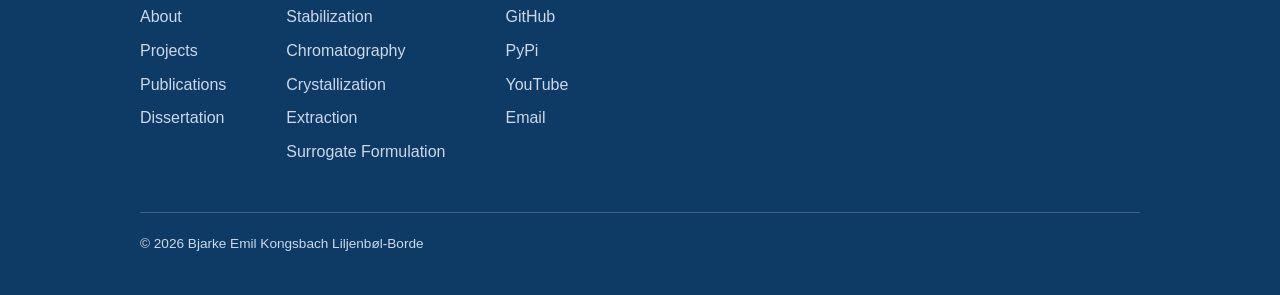
==== commit 32c97a43: "make almost all buttons work" ====
--- a/index.html
+++ b/index.html
@@ -5,7 +5,7 @@
   <meta name="viewport" content="width=device-width, initial-scale=1.0">
   <title>Your Name</title>
   <link rel="stylesheet" href="style.css">
-  <link rel="icon" type="image/png" href="favicon2.png">
+  <link rel="icon" type="image/png" href="images/favicon4.png">
 </head>
 
 <script>
@@ -23,56 +23,26 @@
 
 
 
-<header>
-    <div class="logo-group">
-        <a href="index.html" class="logo-link">
-            <img src="favicon2.png" alt="Kongsbach logo" class="logo">
-            <span class="site-name">EMIL <b>KONGSBACH</b></span>
-        </a>
-    </div>
-    <div class="social-links">
-        <a href="#">LinkedIn</a>
-        <a href="#">GitHub</a>
-        <a href="#">Email</a>
-    </div>
-</header>
-
-<div class="header-subbar">
-    <nav>
-        <a href="about.html">Go to About</a>
-        <a href="#projects">Projects</a>
-        <a href="#contact">Contact</a>
-    </nav>
-    <a href="#" class="link">View Project →</a>
-</div>
+<div id="site-header"></div>
 
 
-<!--
-  <h1> test
-  </h1>
-  <p>Lorem ipsum dolor sit amet, consectetur adipisicing elit. Ratione, vitae perspiciatis tenetur consectetur temporibus voluptates architecto accusamus voluptas consequatur eius vel sit voluptatibus eligendi labore, numquam ut debitis dolores. Ab. 
-    Lorem ipsum dolor sit amet consectetur adipisicing elit. Dolores, mollitia architecto quisquam consectetur accusantium doloribus veritatis laudantium illum, impedit, minima rem! Iusto, quibusdam magnam! Minima dignissimos recusandae beatae neque exercitationem?
-    Lorem ipsum dolor sit amet consectetur adipisicing elit. Itaque asperiores omnis at et quas modi hic aspernatur ex. Voluptatum soluta explicabo, quam tenetur accusamus beatae nam rerum consequatur voluptatibus ea?
-    Lorem ipsum dolor sit amet, consectetur adipisicing elit. Id officia, quasi velit dolor nihil delectus aspernatur explicabo est voluptas ullam optio modi dolores cum et facilis ratione! Officia, eveniet quam!
-</p>
--->
 <section class="hero">
   <div class="hero-text">
         <a href="governor.html">
-        <img src="favicon3.png" alt="Kongsbach logo" class="logo2">
+        <img src="images/favicon4.png" alt="Kongsbach logo" class="logo2">
         </a>
     
     <h1>Hello There!<br>I'm Emil.</h1>
     <h3>A Chemical engineer with a special interest in molecular thermodynamics and Control Theory.</h3>
 
     <div class="hero-buttons">
-      <a href="#" class="btn">Learn More →</a>
-      <a href="#" class="btn btn-outline">See Projects →</a>
+      <a href="about.html" class="btn btn-filled">Learn More →</a>
+      <a href="CAMS/CAMS_home.html" class="btn btn-outline">See Projects →</a>
     </div>
   </div>
 
   <div class="hero-image">
-    <img src="profile.jpg" alt="Your Name">
+    <img src="images/profile_fade.jpg" alt="Your Name">
   </div>
 </section>
 
@@ -84,7 +54,7 @@
 
 <p>Your body text goes here.</p>
 <p>A second paragraph, if you need one.</p>
-<a href="#" class="btn">Find out More</a>
+<a href="CAMS/CAMS_home.html" class="btn">Find out More</a>
 
 <!-- ==========work examples=============-->
 
@@ -93,7 +63,7 @@
     <img src="images/chromo_combined_d.png" alt="Stability analysis">
     <h3>Chromatography</h3>
     <p>Science without formulae can be a black art. Formulae without apps can be incomprehensible.</p>
-    <a href="chromo.html" class="btn">Find out More</a>
+    <a href="CAMS/chromo.html" class="btn">Find out More</a>
   </div>
 
 
@@ -103,14 +73,14 @@
     <img src="images/kryst_c.png" alt="Books">
     <h3>Crystalization</h3>
     <p>I write books that give readers the principles and practice to apply to their real-world problems.</p>
-    <a href="cryzt.html" class="btn">Find out More</a>
+    <a href="CAMS/cryzt.html" class="btn">Find out More</a>
   </div>
 
     <div class="card">
     <img src="images/ll2_1a.png" alt="Practical Science">
     <h3>Exstraction</h3>
     <p>Science without formulae can be a black art. Formulae without apps can be incomprehensible.</p>
-    <a href="#" class="btn">Find out More</a>
+    <a href="CAMS/extr.html" class="btn">Find out More</a>
   </div>
 
 
@@ -124,14 +94,14 @@
     <img src="images/stable.png" alt="Books">
     <h3>Excess free energyg</h3>
     <p>I write books that give readers the principles and practice to apply to their real-world problems.</p>
-    <a href="about.html" class="btn">Find out More</a>
+    <a href="CAMS/gamma.html" class="btn">Find out More</a>
   </div>
 
   <div class="card">
     <img src="images/stable_a.png" alt="Training and Consulting">
     <h3>Stabilization</h3>
     <p>I fly all over the world providing on-site training and troubleshooting.</p>
-    <a href="#" class="btn">Find out More</a>
+    <a href="CAMS/stable.html" class="btn">Find out More</a>
   </div>
 
 
@@ -140,10 +110,36 @@
     <img src="images/surr.png" alt="Training and Consulting">
     <h3>Surrogate Formulation</h3>
     <p>I fly all over the world providing on-site training and troubleshooting.</p>
-    <a href="#" class="btn">Find out More</a>
+    <a href="CAMS/surr.html" class="btn">Find out More</a>
   </div>
 </section>
 
+<h1>Transport Phenomena and Surphase Tension</h1>
+<section class="cards">
+
+      <div class="card">
+    <video src="videos/concentration-dynamic.mp4" autoplay muted loop playsinline aria-label="Concentration animation, dynamic"></video>
+    <h3>Diffusion and Convection</h3>
+    <p>I write books that give readers the principles and practice to apply to their real-world problems.</p>
+    <a href="#" class="btn">Find out More</a>
+  </div>
+
+  <div class="card">
+    <video src="videos/concentration-stationary1.mp4" autoplay muted loop playsinline aria-label="Concentration animation, stationary 1"></video>
+    <h3>Low Wetting</h3>
+    <p>I fly all over the world providing on-site training and troubleshooting.</p>
+    <a href="CAMS/stable.html" class="btn">Find out More</a>
+  </div>
+
+
+
+    <div class="card">
+    <video src="videos/concentration-stationary2.mp4" autoplay muted loop playsinline aria-label="Concentration animation, stationary 2"></video>
+    <h3>High Wetting</h3>
+    <p>I fly all over the world providing on-site training and troubleshooting.</p>
+    <a href="CAMS/surr.html" class="btn">Find out More</a>
+  </div>
+</section>
 
 
 <h1>About Emil</h1>
@@ -155,33 +151,7 @@
 
 
 
-<div class="cta-bar">
-  <p>Visit my <strong>YouTube</strong> channel for more videos</p>
-  <a href="#" class="btn">See Videos</a>
-</div>
+<div id="site-footer"></div>
 
-<footer>
-  <div class="footer-columns">
-    <div class="footer-col">
-      <h4>Site Menu</h4>
-      <a href="#">Home</a>
-      <a href="#">About</a>
-      <a href="#">Contact</a>
-    </div>
+<script src="main.js"></script>
 
-    <div class="footer-col">
-      <h4>Projects</h4>
-      <a href="#">Project One</a>
-      <a href="#">Project Two</a>
-    </div>
-
-    <div class="footer-col">
-      <h4>Social</h4>
-      <a href="#">LinkedIn</a>
-      <a href="#">YouTube</a>
-    </div>
-  </div>
-
-  <p class="footer-bottom">&copy; 2026 Your Name</p>
-</footer>
-
--- a/style.css
+++ b/style.css
@@ -3,7 +3,13 @@
   padding: 0;
   box-sizing: border-box;
 }
-
+html {
+  background-color: white;
+  background-image: url("images/test2.png");
+  background-size: cover;
+  background-position: center;
+  background-attachment: fixed;
+}
 body {
   font-family: -apple-system, BlinkMacSystemFont, "Segoe UI", Roboto, sans-serif;
   line-height: 1.6;
@@ -33,7 +39,9 @@
   flex-direction: row;
   justify-content: space-between;
   align-items: center;
-  padding: 20px 40px;
+  /* Side padding lines the contents up with the 1000px page column (like the footer);
+     on narrow screens it falls back to 40px */
+  padding: 20px max(40px, calc(50vw - 800px));
   background-color: #0d3b66;
   width: 100vw;
   position: relative;
@@ -53,7 +61,7 @@
 .logo-link {
   display: flex;
   align-items: center;
-  gap: 10px;
+  gap: 40px;
   color: inherit;
   text-decoration: none;
 }
@@ -97,7 +105,7 @@
   align-items: center;
   background-color: #4a7fc9;
   color: white;
-  padding: 12px 40px;
+  padding: 12px max(40px, calc(50vw - 600px));
   width: 100vw;
   position: relative;
   left: 50%;
@@ -138,11 +146,35 @@
   align-items: center;
   background-color: #4a7fc9;
   color: white;
-  padding: 20px 40px;
+  /* Same side padding as the header, so the text lines up with the page column */
+  padding: 20px max(40px, calc(50vw - 500px));
   width: 100vw;
   position: relative;
   left: 50%;
   margin-left: -50vw;
+}
+
+.cta-bar p {
+  display: flex;
+  align-items: center;
+  gap: 8px;
+  font-size: 1.4em;
+  font-weight: 700;
+}
+
+.yt-logo {
+  height: 1.3em; /* scales with the text */
+  width: auto;
+}
+
+/* Keeps the logo lined up with the text now that it's wrapped in a link */
+.yt-link {
+  display: flex;
+}
+
+/* Square, solid button like the reference */
+.cta-bar .btn {
+  border-radius: 0;
 }
 
 /* ===== Footer ===== */
@@ -211,8 +243,10 @@
   row-gap: 0;
 }
 
-.card img {
-  align-self: start; /* keep image at top of its row, empty space below */
+.card img,
+.card video {
+  align-self: start; /* keep image/video at top of its row, empty space below */
+  display: block;
   width: 100%;
   height: auto;
   border-radius: 4px;
@@ -248,6 +282,18 @@
 .btn:hover {
   background-color: #0057a3;
   color: white;
+}
+
+/* Filled variant: add "btn-filled" next to "btn", e.g. class="btn btn-filled" */
+.btn-filled {
+  background-color: #0d3b66;
+  border-color: #0d3b66;
+  color: white;
+}
+
+.btn-filled:hover {
+  background-color: #0057a3;
+  border-color: #0057a3;
 }
 
 /* ===== Hero ===== */
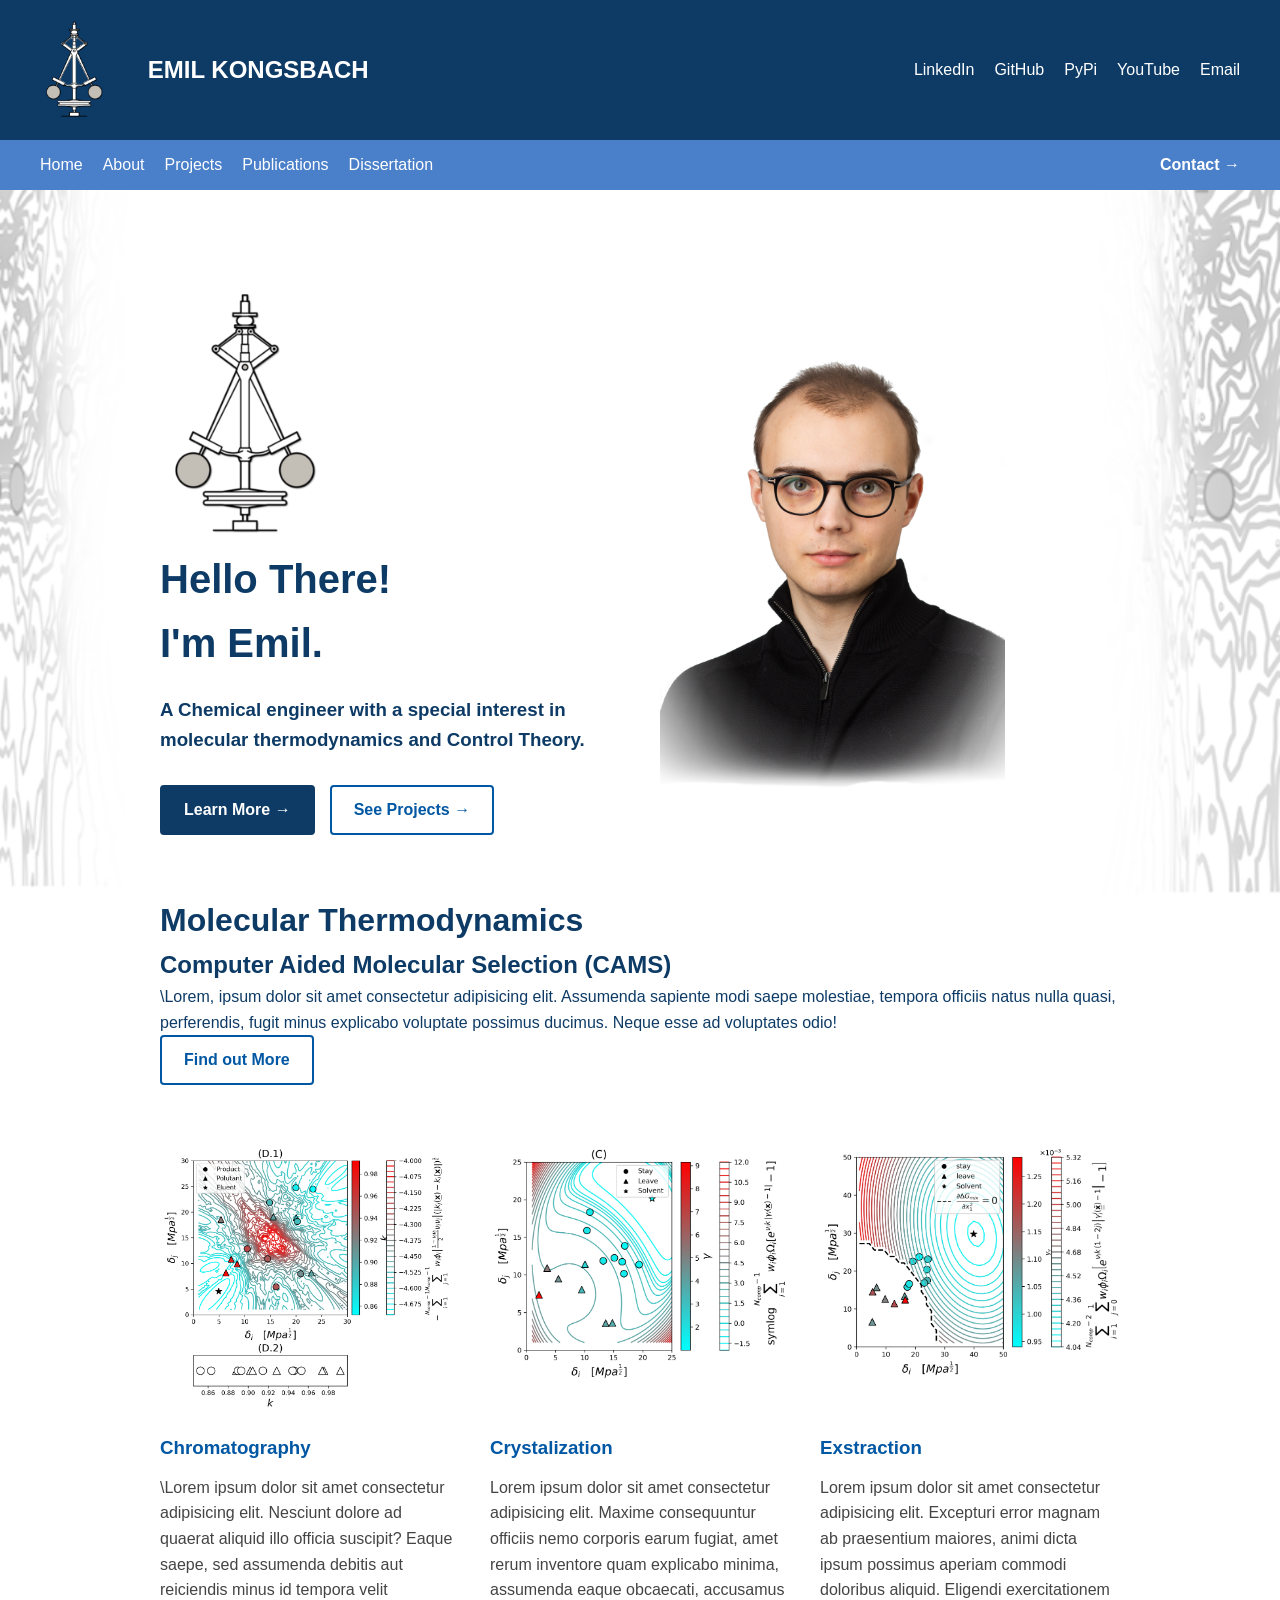
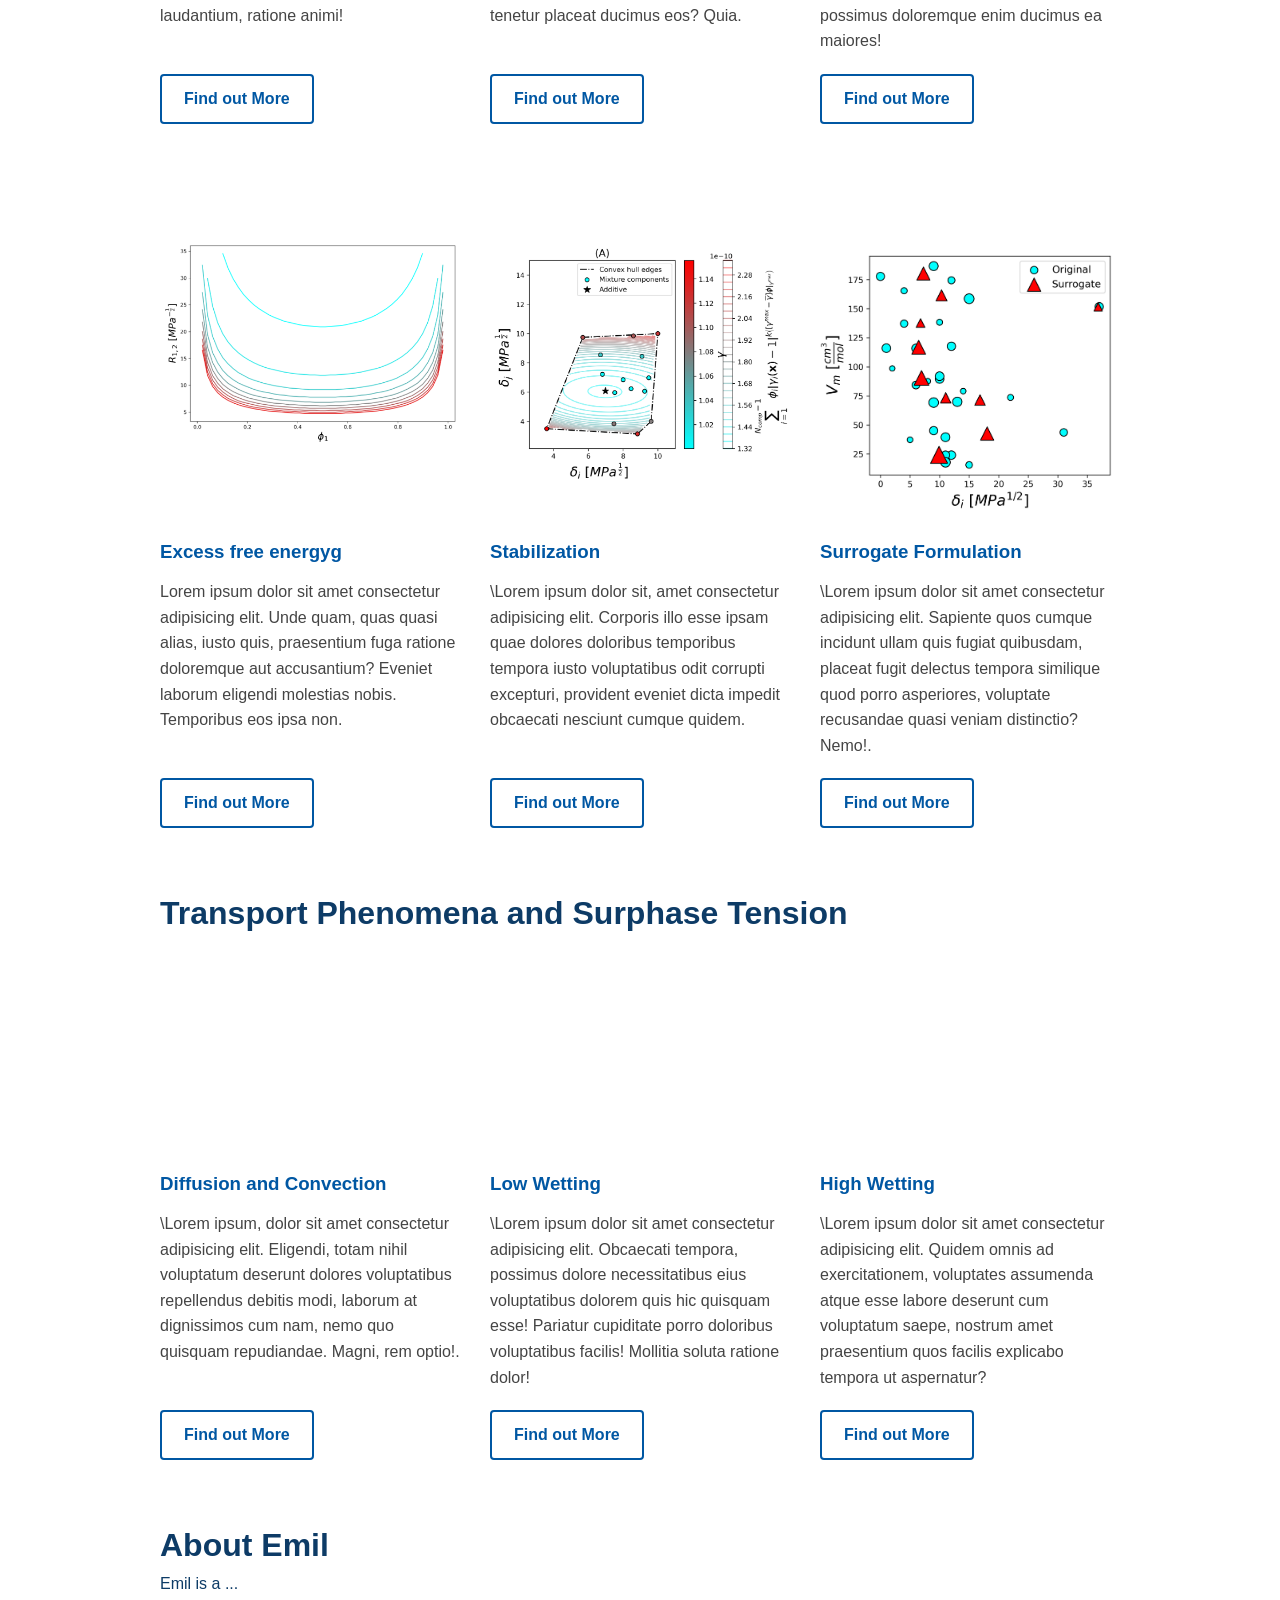
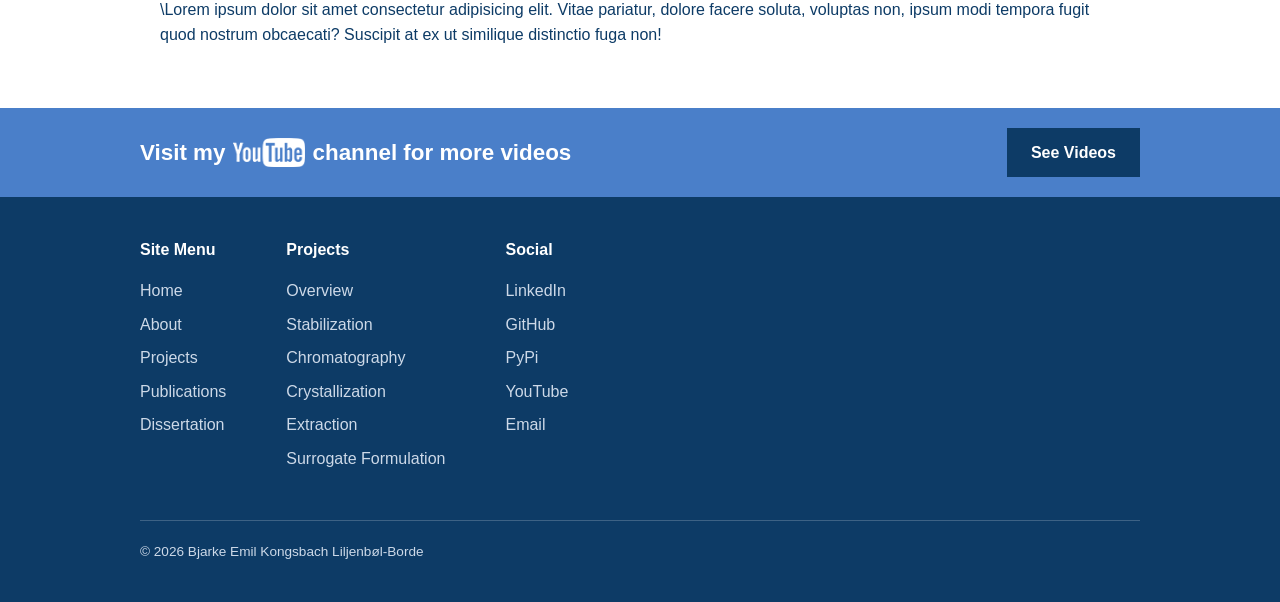
==== commit a570f803: "change text" ====
--- a/index.html
+++ b/index.html
@@ -52,8 +52,7 @@
 <h1>Molecular Thermodynamics</h1>
 <h2>Computer Aided Molecular Selection (CAMS)</h2>
 
-<p>Your body text goes here.</p>
-<p>A second paragraph, if you need one.</p>
+<p>\Lorem, ipsum dolor sit amet consectetur adipisicing elit. Assumenda sapiente modi saepe molestiae, tempora officiis natus nulla quasi, perferendis, fugit minus explicabo voluptate possimus ducimus. Neque esse ad voluptates odio!</p>
 <a href="CAMS/CAMS_home.html" class="btn">Find out More</a>
 
 <!-- ==========work examples=============-->
@@ -62,7 +61,7 @@
   <div class="card">
     <img src="images/chromo_combined_d.png" alt="Stability analysis">
     <h3>Chromatography</h3>
-    <p>Science without formulae can be a black art. Formulae without apps can be incomprehensible.</p>
+    <p>\Lorem ipsum dolor sit amet consectetur adipisicing elit. Nesciunt dolore ad quaerat aliquid illo officia suscipit? Eaque saepe, sed assumenda debitis aut reiciendis minus id tempora velit laudantium, ratione animi!</p>
     <a href="CAMS/chromo.html" class="btn">Find out More</a>
   </div>
 
@@ -72,14 +71,14 @@
   <div class="card">
     <img src="images/kryst_c.png" alt="Books">
     <h3>Crystalization</h3>
-    <p>I write books that give readers the principles and practice to apply to their real-world problems.</p>
+    <p>Lorem ipsum dolor sit amet consectetur adipisicing elit. Maxime consequuntur officiis nemo corporis earum fugiat, amet rerum inventore quam explicabo minima, assumenda eaque obcaecati, accusamus tenetur placeat ducimus eos? Quia.</p>
     <a href="CAMS/cryzt.html" class="btn">Find out More</a>
   </div>
 
     <div class="card">
     <img src="images/ll2_1a.png" alt="Practical Science">
     <h3>Exstraction</h3>
-    <p>Science without formulae can be a black art. Formulae without apps can be incomprehensible.</p>
+    <p>Lorem ipsum dolor sit amet consectetur adipisicing elit. Excepturi error magnam ab praesentium maiores, animi dicta ipsum possimus aperiam commodi doloribus aliquid. Eligendi exercitationem possimus doloremque enim ducimus ea maiores!</p>
     <a href="CAMS/extr.html" class="btn">Find out More</a>
   </div>
 
@@ -93,14 +92,14 @@
       <div class="card">
     <img src="images/stable.png" alt="Books">
     <h3>Excess free energyg</h3>
-    <p>I write books that give readers the principles and practice to apply to their real-world problems.</p>
+    <p>Lorem ipsum dolor sit amet consectetur adipisicing elit. Unde quam, quas quasi alias, iusto quis, praesentium fuga ratione doloremque aut accusantium? Eveniet laborum eligendi molestias nobis. Temporibus eos ipsa non.</p>
     <a href="CAMS/gamma.html" class="btn">Find out More</a>
   </div>
 
   <div class="card">
     <img src="images/stable_a.png" alt="Training and Consulting">
     <h3>Stabilization</h3>
-    <p>I fly all over the world providing on-site training and troubleshooting.</p>
+    <p>\Lorem ipsum dolor sit, amet consectetur adipisicing elit. Corporis illo esse ipsam quae dolores doloribus temporibus tempora iusto voluptatibus odit corrupti excepturi, provident eveniet dicta impedit obcaecati nesciunt cumque quidem.</p>
     <a href="CAMS/stable.html" class="btn">Find out More</a>
   </div>
 
@@ -109,7 +108,7 @@
     <div class="card">
     <img src="images/surr.png" alt="Training and Consulting">
     <h3>Surrogate Formulation</h3>
-    <p>I fly all over the world providing on-site training and troubleshooting.</p>
+    <p>\Lorem ipsum dolor sit amet consectetur adipisicing elit. Sapiente quos cumque incidunt ullam quis fugiat quibusdam, placeat fugit delectus tempora similique quod porro asperiores, voluptate recusandae quasi veniam distinctio? Nemo!.</p>
     <a href="CAMS/surr.html" class="btn">Find out More</a>
   </div>
 </section>
@@ -120,14 +119,14 @@
       <div class="card">
     <video src="videos/concentration-dynamic.mp4" autoplay muted loop playsinline aria-label="Concentration animation, dynamic"></video>
     <h3>Diffusion and Convection</h3>
-    <p>I write books that give readers the principles and practice to apply to their real-world problems.</p>
+    <p>\Lorem ipsum, dolor sit amet consectetur adipisicing elit. Eligendi, totam nihil voluptatum deserunt dolores voluptatibus repellendus debitis modi, laborum at dignissimos cum nam, nemo quo quisquam repudiandae. Magni, rem optio!.</p>
     <a href="#" class="btn">Find out More</a>
   </div>
 
   <div class="card">
     <video src="videos/concentration-stationary1.mp4" autoplay muted loop playsinline aria-label="Concentration animation, stationary 1"></video>
     <h3>Low Wetting</h3>
-    <p>I fly all over the world providing on-site training and troubleshooting.</p>
+    <p>\Lorem ipsum dolor sit amet consectetur adipisicing elit. Obcaecati tempora, possimus dolore necessitatibus eius voluptatibus dolorem quis hic quisquam esse! Pariatur cupiditate porro doloribus voluptatibus facilis! Mollitia soluta ratione dolor!</p>
     <a href="CAMS/stable.html" class="btn">Find out More</a>
   </div>
 
@@ -136,7 +135,7 @@
     <div class="card">
     <video src="videos/concentration-stationary2.mp4" autoplay muted loop playsinline aria-label="Concentration animation, stationary 2"></video>
     <h3>High Wetting</h3>
-    <p>I fly all over the world providing on-site training and troubleshooting.</p>
+    <p>\Lorem ipsum dolor sit amet consectetur adipisicing elit. Quidem omnis ad exercitationem, voluptates assumenda atque esse labore deserunt cum voluptatum saepe, nostrum amet praesentium quos facilis explicabo tempora ut aspernatur?</p>
     <a href="CAMS/surr.html" class="btn">Find out More</a>
   </div>
 </section>
@@ -144,7 +143,7 @@
 
 <h1>About Emil</h1>
 <p>Emil is a ...</p>
-<p>Lorem ipsum dolor sit amet consectetur adipisicing elit. Nisi commodi quod incidunt repellendus doloribus culpa corporis cum voluptates sequi nostrum! Culpa, asperiores! Architecto nam dignissimos dolore! Modi iste reprehenderit dicta.</p>
+<p>\Lorem ipsum dolor sit amet consectetur adipisicing elit. Vitae pariatur, dolore facere soluta, voluptas non, ipsum modi tempora fugit quod nostrum obcaecati? Suscipit at ex ut similique distinctio fuga non!</p>
 
 
 <div class="spacer"></div>
